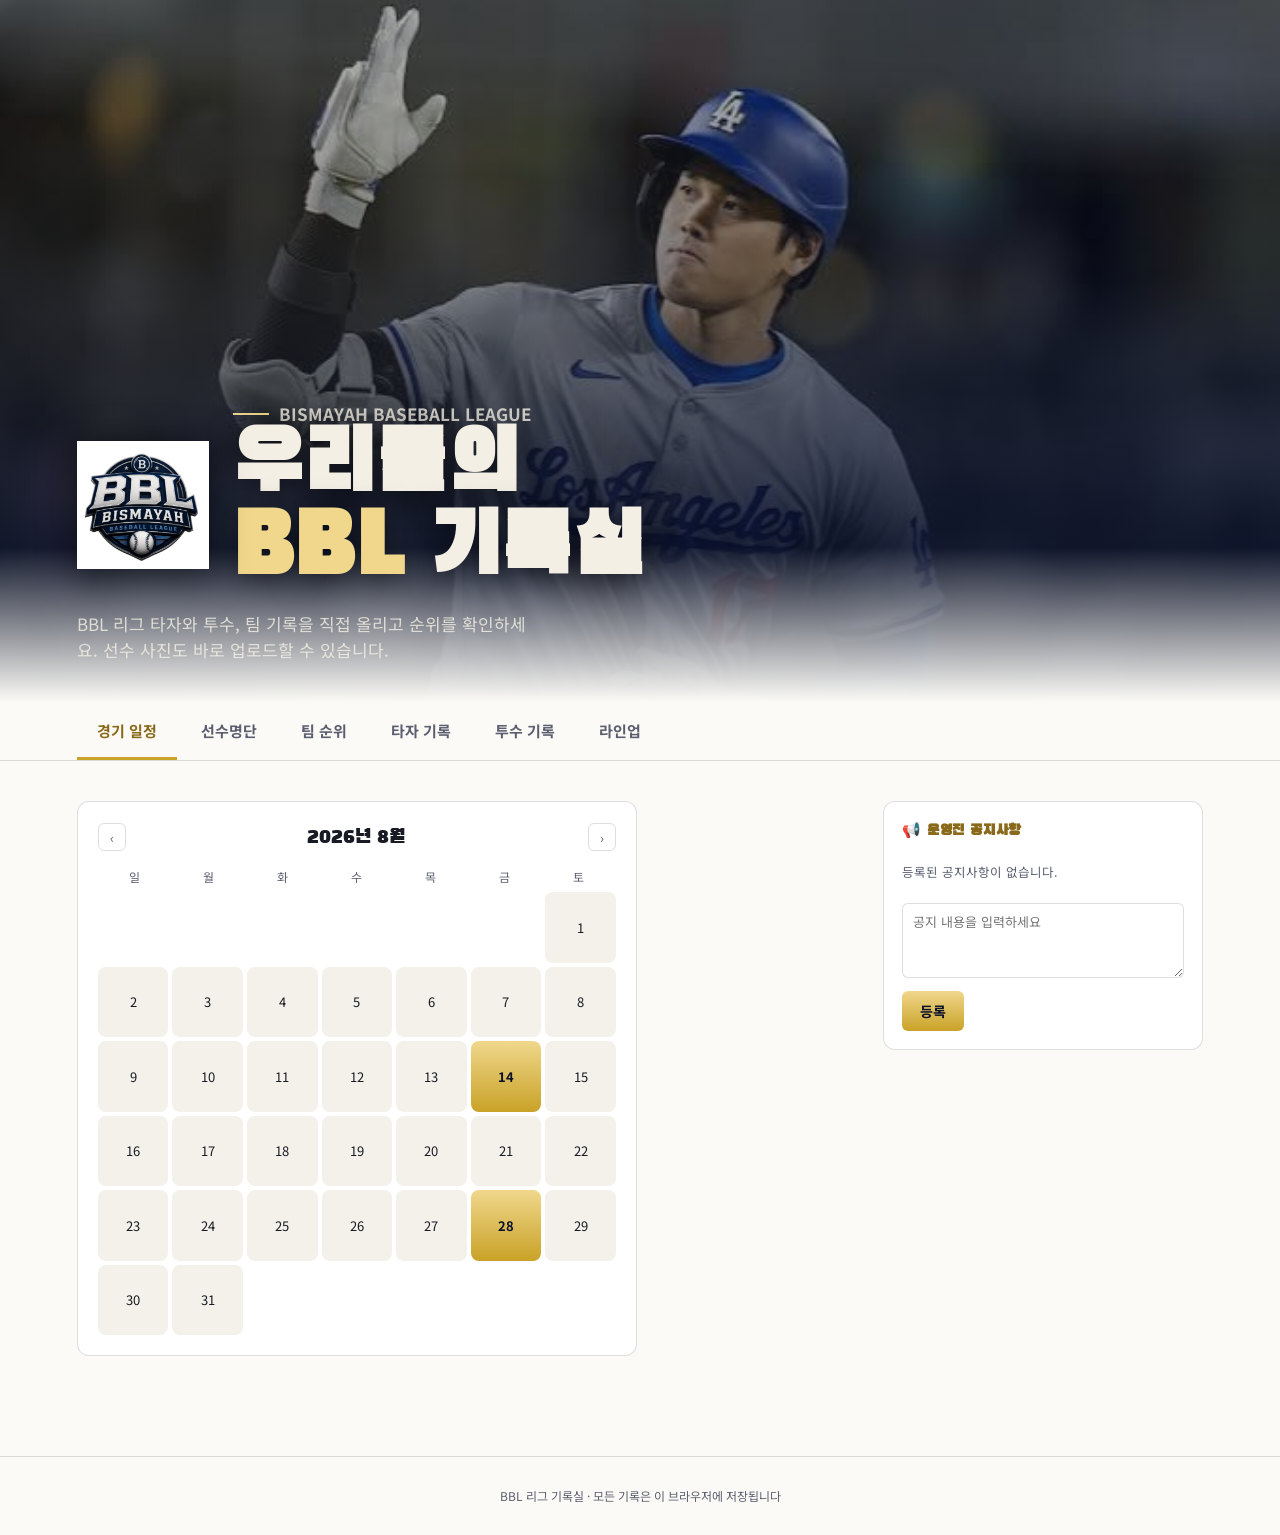
==== index.html @ 0c1206ce "Update index.html" ====
<!DOCTYPE html>
<html lang="ko">
<head>
<meta charset="UTF-8">
<meta name="viewport" content="width=device-width, initial-scale=1.0">
<title>BBL 리그 기록실</title>
<link rel="preconnect" href="https://fonts.googleapis.com">
<link href="https://fonts.googleapis.com/css2?family=Black+Han+Sans&family=Noto+Sans+KR:wght@400;500;700;900&display=swap" rel="stylesheet">
<style>
  :root{
    --bg-page:#fbfaf6;
    --bg-panel:#ffffff;
    --bg-soft:#f3f1e9;
    --ink:#181b24;
    --ink-soft:#5b5f70;
    --navy-deep:#0a1128;
    --gold-pale:#f0d78c;
    --gold:#c9a227;
    --gold-deep:#8a6a1a;
    --gold-dim:#8a7028;
    --cream:#ede6d3;
    --maroon:#6b2230;
    --steel:#2c4166;
    --line:rgba(20,22,30,0.14);
    --danger:#c1483f;
  }
  *{box-sizing:border-box;}
  html,body{margin:0;padding:0;}
  body{
    background:var(--bg-page);
    color:var(--ink);
    font-family:'Noto Sans KR',sans-serif;
    line-height:1.5;
    -webkit-font-smoothing:antialiased;
  }
  h1,h2,h3,.display{
    font-family:'Black Han Sans','Noto Sans KR',sans-serif;
    letter-spacing:0.02em;
  }
  a{color:inherit;}
  button{font-family:inherit;cursor:pointer;}
  ::selection{background:var(--gold); color:var(--navy-deep);}

  /* ---------- HERO ---------- */
  .hero{
    position:relative;
    min-height:78vh;
    display:flex;
    align-items:flex-end;
    background:
      linear-gradient(180deg, rgba(10,17,40,0.28) 0%, rgba(10,17,40,0.55) 45%, rgba(10,17,40,0.88) 78%, var(--bg-page) 100%),
      url('[data-uri]') center 22%/cover no-repeat;
    padding:64px 6vw 40px;
    overflow:hidden;
  }
  .hero::before{
    content:"";
    position:absolute; inset:0;
    background:radial-gradient(ellipse at 20% 30%, rgba(212,175,55,0.10), transparent 55%);
    pointer-events:none;
  }
  .hero-badge{
    width:132px; height:132px; object-fit:contain;
    flex-shrink:0;
    filter:drop-shadow(0 6px 18px rgba(0,0,0,0.55));
  }
  .hero-title-row{display:flex; align-items:center; gap:24px; margin-bottom:2px;}
  .hero-inner{position:relative; z-index:2; max-width:680px;}
  .hero-eyebrow{
    color:var(--gold-pale);
    font-size:13px;
    font-weight:700;
    margin:0 0 14px;
    display:flex;
    align-items:center;
    gap:10px;
  }
  .hero-eyebrow .rule{width:36px;height:2px;background:var(--gold-pale);display:inline-block;}
  .hero h1{
    font-size:clamp(40px,7vw,84px);
    line-height:0.98;
    margin:0 0 18px;
    color:#f3efe4;
    text-shadow:0 6px 30px rgba(0,0,0,0.5);
  }
  .hero h1 span{color:var(--gold-pale);}
  .hero p{
    font-size:17px;
    color:rgba(243,239,228,0.82);
    max-width:460px;
    margin:0;
  }

  /* ---------- NAV / TABS ---------- */
  .tabbar{
    position:sticky; top:0; z-index:50;
    display:flex;
    background:rgba(251,250,246,0.94);
    backdrop-filter:blur(6px);
    border-bottom:1px solid var(--line);
    padding:0 6vw;
    gap:4px;
    overflow-x:auto;
  }
  .tab-btn{
    background:none;
    border:none;
    color:var(--ink-soft);
    font-size:15px;
    font-weight:700;
    padding:18px 20px 16px;
    border-bottom:3px solid transparent;
    white-space:nowrap;
    transition:color .15s ease, border-color .15s ease;
  }
  .tab-btn:hover{color:var(--ink);}
  .tab-btn.active{color:var(--gold-deep); border-bottom-color:var(--gold);}

  /* ---------- MAIN ---------- */
  main{padding:40px 6vw 100px;}
  .panel{display:none;}
  .panel.active{display:block;}

  .view-toggle{
    display:inline-flex; gap:4px; padding:4px;
    background:var(--bg-soft); border:1px solid var(--line);
    border-radius:999px; margin-bottom:18px;
  }
  .view-btn{
    background:none; border:none; border-radius:999px;
    padding:7px 16px; font-size:13px; font-weight:700;
    color:var(--ink-soft);
  }
  .view-btn.active{background:var(--bg-panel); color:var(--gold-deep); box-shadow:0 1px 3px rgba(20,20,30,0.15);}

  .date-filter{position:relative; display:inline-block;}
  .date-filter-panel{
    display:none;
    position:absolute; top:calc(100% + 6px); left:0; z-index:60;
    background:var(--bg-panel); border:1px solid var(--line); border-radius:8px;
    box-shadow:0 12px 30px rgba(20,20,30,0.18);
    padding:8px; min-width:180px; max-height:240px; overflow-y:auto;
  }
  .date-filter-panel.open{display:block;}
  .date-filter-option{
    display:flex; align-items:center; gap:8px;
    padding:6px 8px; border-radius:6px; font-size:13px; cursor:pointer;
  }
  .date-filter-option:hover{background:var(--bg-soft);}
  .date-filter-option input{cursor:pointer;}
  .date-filter-empty{padding:8px; font-size:12.5px; color:var(--ink-soft);}
  .date-filter-clear{
    width:100%; text-align:center; margin-top:6px; padding:6px;
    font-size:12px; color:var(--gold-deep); background:none; border:none; border-top:1px solid var(--line);
  }

  .unqualified-heading{
    margin:26px 0 10px; font-size:13px; color:var(--ink-soft);
    display:flex; align-items:center; gap:8px;
  }
  .unqualified-heading::before{
    content:""; width:20px; height:1px; background:var(--line); display:inline-block;
  }
  .unqualified-table-wrap{opacity:0.82;}
  .unqualified-table-wrap thead th{background:var(--bg-soft); color:var(--ink-soft);}
  .unqualified-table-wrap .rank-badge{
    background:var(--bg-soft); color:var(--ink-soft); box-shadow:none;
  }

  /* ---------- CALENDAR ---------- */
  .calendar-card{
    border:1px solid var(--line); border-radius:12px; background:var(--bg-panel);
    padding:20px; max-width:560px;
  }
  .calendar-head{
    display:flex; align-items:center; justify-content:space-between; margin-bottom:16px;
  }
  .calendar-title{font-family:'Black Han Sans',sans-serif; font-size:20px; color:var(--ink);}
  .calendar-dow{
    display:grid; grid-template-columns:repeat(7,1fr); text-align:center;
    font-size:12px; color:var(--ink-soft); margin-bottom:6px;
  }
  .calendar-grid{display:grid; grid-template-columns:repeat(7,1fr); gap:4px;}
  .cal-day{
    position:relative; aspect-ratio:1/1; display:flex; align-items:center; justify-content:center;
    border-radius:8px; font-size:13px; color:var(--ink); cursor:default;
    background:var(--bg-soft);
  }
  .cal-day.empty{background:none;}
  .cal-day.has-game{
    background:linear-gradient(180deg, var(--gold-pale), var(--gold)); color:var(--navy-deep);
    font-weight:700; cursor:pointer;
  }
  .cal-day.has-game:hover{filter:brightness(1.05);}
  .cal-day.selected{box-shadow:0 0 0 2px var(--gold-deep);}
  .cal-day.is-today{box-shadow:0 0 0 2px var(--steel);}
  .cal-day.scheduled{
    background:linear-gradient(180deg, #7ea3d6, #3d5a80); color:#fff;
    font-weight:700; cursor:pointer;
  }
  .cal-day.scheduled:hover{filter:brightness(1.08);}
  .cal-day.future-empty{
    background:var(--bg-panel); border:1.5px dashed var(--line); color:var(--ink-soft);
    cursor:pointer;
  }
  .cal-day.future-empty:hover{border-color:var(--steel); color:var(--ink);}

  .calendar-detail{
    max-width:560px; margin-top:16px; padding:16px 18px;
    border:1px solid var(--line); border-radius:10px; background:var(--bg-panel);
  }
  .calendar-detail h4{margin:0 0 10px; font-size:15px; color:var(--gold-deep);}
  .calendar-detail .cd-teams{display:flex; gap:16px; margin-bottom:10px; flex-wrap:wrap;}
  .calendar-detail .cd-team{display:flex; align-items:center; gap:8px; font-size:13px; color:var(--ink);}
  .calendar-detail .cd-team img{width:26px; height:26px; border-radius:50%; object-fit:cover; border:1px solid var(--gold-dim);}
  .calendar-detail .cd-stats{font-size:12.5px; color:var(--ink-soft); margin-bottom:12px;}
  .calendar-detail .cd-actions{display:flex; gap:8px;}

  .schedule-layout{display:flex; gap:20px; align-items:flex-start; flex-wrap:wrap;}
  .schedule-main{flex:1 1 420px; min-width:0;}
  .schedule-side{width:320px; flex-shrink:0;}
  @media (max-width:900px){
    .schedule-side{width:100%;}
  }

  .notice-board{
    border:1px solid var(--line); border-radius:12px; background:var(--bg-panel);
    padding:18px;
  }
  .notice-board h3{margin:0 0 12px; font-size:15px; color:var(--gold-deep);}
  .notice-list{display:flex; flex-direction:column; gap:10px; margin-bottom:14px; max-height:360px; overflow-y:auto;}
  .notice-item{
    border:1px solid var(--line); border-radius:8px; padding:10px 12px;
    background:var(--bg-soft); position:relative;
  }
  .notice-item .notice-text{font-size:13px; color:var(--ink); white-space:pre-wrap; line-height:1.5; margin-bottom:6px; padding-right:20px;}
  .notice-item .notice-date{font-size:11px; color:var(--ink-soft);}
  .notice-item .notice-del{
    position:absolute; top:8px; right:8px;
    background:none; border:none; color:var(--ink-soft); font-size:13px; cursor:pointer; line-height:1;
  }
  .notice-item .notice-del:hover{color:var(--danger);}
  .notice-empty{font-size:12.5px; color:var(--ink-soft); padding:8px 0;}
  .notice-add textarea{
    width:100%; resize:vertical; padding:8px 10px; font-size:13px;
    border:1px solid var(--line); border-radius:6px; color:var(--ink);
    background:var(--bg-panel); font-family:inherit; margin-bottom:8px;
  }

  .roster-board{
    border:1px solid var(--line); border-radius:12px; background:var(--bg-panel);
    padding:18px; margin-top:16px;
  }
  .roster-board-page{margin-top:0; padding:22px;}
  .roster-board h3{margin:0 0 12px; font-size:15px; color:var(--gold-deep);}
  .roster-board-page .roster-teams{
    display:grid; grid-template-columns:1fr; gap:20px;
  }
  @media (min-width:720px){
    .roster-board-page .roster-teams{grid-template-columns:1fr 1fr;}
  }
  .roster-team{margin-bottom:16px;}
  .roster-team:last-child{margin-bottom:0;}
  .roster-team-head{display:flex; align-items:center; gap:8px; margin-bottom:8px;}
  .roster-team-head img{width:22px; height:22px; border-radius:50%; object-fit:cover; border:1px solid var(--gold-dim);}
  .roster-team-head h4{margin:0; font-size:13px; color:var(--ink);}
  .roster-list{display:flex; flex-direction:column; gap:4px; max-height:240px; overflow-y:auto;}
  .roster-board-page .roster-list{max-height:none;}
  .roster-player{
    display:flex; justify-content:space-between; align-items:center; gap:8px;
    font-size:12px; padding:5px 8px; border-radius:6px; background:var(--bg-soft);
  }
  .roster-player .rp-name{font-weight:700; color:var(--ink); flex-shrink:0;}
  .roster-player .rp-stats{color:var(--ink-soft); font-size:11px; text-align:right;}
  .roster-empty{font-size:12.5px; color:var(--ink-soft); padding:4px 0;}

  .home-away-badge{
    margin-left:auto; padding:3px 10px; border-radius:999px;
    font-size:11px; font-weight:700; color:#fff; flex-shrink:0;
  }
  .home-away-badge.home{background:#e0913f;}
  .home-away-badge.away{background:#8a8f9c;}

  .cd-matchup{display:flex; align-items:center; gap:14px; margin-bottom:12px;}
  .cd-side{display:flex; flex-direction:column; align-items:center; gap:6px; flex:1;}
  .cd-side img{width:44px; height:44px; border-radius:50%; object-fit:cover; border:2px solid var(--gold-dim);}
  .cd-side .cd-name{font-size:13px; font-weight:700; color:var(--ink); text-align:center;}
  .cd-vs{font-family:'Black Han Sans',sans-serif; color:var(--ink-soft); font-size:14px;}

  .toolbar{
    display:flex;
    flex-wrap:wrap;
    align-items:center;
    justify-content:space-between;
    gap:14px;
    margin-bottom:22px;
  }
  .toolbar-left{display:flex; align-items:center; gap:10px; flex-wrap:wrap;}
  .toolbar label{font-size:13px; color:var(--ink-soft);}
  select, input, .btn{
    background:var(--bg-panel);
    border:1px solid var(--line);
    color:var(--ink);
    border-radius:6px;
    padding:9px 12px;
    font-size:14px;
    font-family:inherit;
  }
  select{cursor:pointer;}
  .btn-gold{
    background:linear-gradient(180deg, var(--gold-pale), var(--gold));
    color:var(--navy-deep);
    font-weight:700;
    border:none;
    padding:10px 18px;
    border-radius:6px;
  }
  .btn-gold:hover{filter:brightness(1.06);}
  .btn-ghost{
    background:transparent;
    border:1px solid var(--line);
    color:var(--ink);
  }
  .btn-ghost:hover{border-color:var(--gold);}

  /* ---------- TABLE ---------- */
  .table-wrap{
    border:1px solid var(--line);
    border-radius:10px;
    overflow:hidden;
    background:var(--bg-panel);
  }
  table{width:100%; border-collapse:collapse; font-size:14px;}
  thead th{
    text-align:left;
    padding:14px 12px;
    background:rgba(212,175,55,0.10);
    color:var(--gold-deep);
    font-weight:700;
    font-size:12.5px;
    border-bottom:1px solid var(--line);
    cursor:pointer;
    user-select:none;
    white-space:nowrap;
  }
  thead th.num, tbody td.num{text-align:right;}
  thead th:hover{color:var(--gold);}
  thead th.sorted::after{content:" ▾"; color:var(--gold);}
  thead th.sorted.asc::after{content:" ▴";}
  tbody tr{border-bottom:1px solid rgba(212,175,55,0.16);}
  tbody tr:last-child{border-bottom:none;}
  tbody tr:hover{background:rgba(212,175,55,0.06);}
  td{padding:10px 12px; vertical-align:middle;}
  td.num{text-align:right; font-variant-numeric:tabular-nums;}

  .rank-badge{
    display:inline-flex; align-items:center; justify-content:center;
    width:30px; height:30px; border-radius:50%;
    background:radial-gradient(circle at 35% 30%, var(--gold-pale), var(--gold) 60%, var(--gold-dim) 100%);
    color:var(--navy-deep);
    font-family:'Black Han Sans',sans-serif;
    font-size:14px;
  }
  .rank-badge.r1{box-shadow:0 0 0 2px var(--gold-pale), 0 0 14px rgba(212,175,55,0.45);}

  .player-cell{display:flex; align-items:center; gap:10px;}
  .avatar{
    width:36px; height:36px; border-radius:50%;
    object-fit:cover;
    border:2px solid var(--gold-dim);
    background:var(--steel);
    flex-shrink:0;
  }
  .avatar.placeholder{
    display:flex; align-items:center; justify-content:center;
    font-family:'Black Han Sans',sans-serif;
    color:rgba(255,255,255,0.55);
    font-size:13px;
  }
  .name-team{display:flex; flex-direction:column; line-height:1.25;}
  .name-team .name{font-weight:700; color:var(--ink);}
  .name-team .team{font-size:12px; color:var(--ink-soft);}

  .row-actions{display:flex; gap:6px; justify-content:flex-end;}
  .icon-btn{
    background:none; border:1px solid var(--line); color:var(--ink-soft);
    width:28px; height:28px; border-radius:6px; font-size:13px; line-height:1;
    display:inline-flex; align-items:center; justify-content:center;
  }
  .icon-btn:hover{border-color:var(--gold); color:var(--gold-deep);}
  .icon-btn.danger:hover{border-color:var(--danger); color:var(--danger);}

  .empty-state{
    padding:60px 20px; text-align:center; color:var(--ink-soft);
  }
  .empty-state .display{font-size:20px; color:var(--ink); margin-bottom:8px;}

  /* ---------- MODAL ---------- */
  .modal-overlay{
    position:fixed; inset:0; background:rgba(5,8,20,0.72);
    display:none; align-items:center; justify-content:center;
    z-index:100; padding:24px;
  }
  .modal-overlay.open{display:flex;}
  .modal{
    background:var(--bg-panel);
    border:1px solid var(--line);
    border-radius:12px;
    width:100%; max-width:480px;
    max-height:88vh; overflow-y:auto;
    padding:28px;
    box-shadow:0 24px 60px rgba(20,20,30,0.25);
  }
  .modal h3{margin:0 0 20px; font-size:22px; color:var(--gold-deep);}
  .field{margin-bottom:16px;}
  .field label{display:block; font-size:12.5px; color:var(--ink-soft); margin-bottom:6px;}
  .field input[type=text], .field input[type=number]{width:100%;}
  .field-row{display:flex; gap:12px;}
  .field-row .field{flex:1;}

  .photo-upload{display:flex; align-items:center; gap:14px;}
  .photo-preview{
    width:64px; height:64px; border-radius:50%;
    object-fit:cover; border:2px solid var(--gold-dim);
    background:var(--steel);
  }
  .photo-upload input[type=file]{
    font-size:12.5px; color:var(--ink-soft); max-width:220px;
  }

  .modal-actions{display:flex; justify-content:flex-end; gap:10px; margin-top:22px;}

  /* ---------- LINEUPS ---------- */
  .lineup-head{
    display:flex; flex-wrap:wrap; align-items:center; gap:10px;
    margin-bottom:14px;
  }
  .lineup-head .field{margin:0; min-width:130px;}
  .lineup-head input[type=date]{width:100%; padding:7px 10px; font-size:13px;}

  .lineup-grid{
    display:grid; grid-template-columns:1fr 1fr; gap:14px;
    margin-bottom:16px;
  }
  .lineup-card{
    border:1px solid var(--line); border-radius:10px; overflow:hidden;
    background:var(--bg-panel);
  }
  .lineup-card-head{
    display:flex; align-items:center; gap:6px;
    padding:7px 10px; border-bottom:1px solid var(--line);
  }
  .lineup-card-head img{
    width:22px; height:22px; border-radius:50%; object-fit:cover;
    border:2px solid var(--gold-dim); background:var(--steel); flex-shrink:0;
  }
  .lineup-card-head select{flex:1; font-weight:700; font-size:12px; padding:4px 6px;}
  .lineup-card.team-a .lineup-card-head{border-left:4px solid #6fae7c;}
  .lineup-card.team-b .lineup-card-head{border-left:4px solid #e0913f;}

  .lineup-card-body{display:flex; flex-wrap:wrap; align-items:flex-start;}
  .lineup-table-wrap{flex:0 0 118px; min-width:100px;}

  .lineup-table{width:100%; border-collapse:collapse; font-size:10.5px; table-layout:fixed;}
  .lineup-table th{
    text-align:left; padding:2px 2px; font-size:9px;
    color:var(--ink-soft); border-bottom:1px solid var(--line);
  }
  .lineup-table td{padding:1px 2px; border-bottom:1px solid rgba(212,175,55,0.14);}
  .lineup-table th:first-child, .lineup-table td.order{width:14px;}
  .lineup-table td.order{
    text-align:center; font-family:'Black Han Sans',sans-serif;
    color:var(--gold-deep); font-size:10px;
  }
  .lineup-table th:nth-child(2), .lineup-table td:nth-child(2){width:42px;}
  .lineup-table th:nth-child(3), .lineup-table td:nth-child(3){width:38px;}
  .lineup-table input[type=text]{width:100%; padding:2px 3px; font-size:10.5px;}
  .lineup-table select{width:100%; padding:2px 0; font-size:8.5px;}
  .team-a .lineup-table td.order{color:#4f9d63;}
  .team-b .lineup-table td.order{color:#c96f1c;}
  .lineup-table tr.dup-row{background:rgba(193,72,63,0.10);}
  .lineup-table tr.dup-row input[type=text]{
    background:rgba(193,72,63,0.14); border-color:var(--danger); color:var(--danger);
  }

  .field-inline{
    flex:1 1 0; min-width:150px; align-self:stretch;
    padding:8px 10px 8px 10px; border-left:1px solid var(--line);
  }
  .field-inline h4{margin:0 0 5px; font-size:10px; color:var(--gold-deep); line-height:1.25;}
  .field-inline .field-photo{max-width:100%; margin:0;}

  .field-photo{position:relative; width:100%; border-radius:6px; overflow:hidden; line-height:0;}
  .field-photo img{width:100%; display:block;}
  .field-chip{
    position:absolute; transform:translate(-50%,-50%);
    padding:0.16em 0.42em; border-radius:999px;
    font-size:6.4px; font-weight:700; line-height:1.4; white-space:nowrap;
    color:#16211a; box-shadow:0 1px 2px rgba(0,0,0,0.35);
  }
  .field-chip.team-a{background:#dff0e2; border:1px solid #6fae7c;}
  .field-chip.team-b{background:#fbe3c4; border:1px solid #e0913f;}

  @media (min-width:640px){
    .field-chip{font-size:9px;}
  }
  @media (min-width:900px){
    .field-chip{font-size:10.5px;}
  }

  @media (max-width:820px){
    .lineup-grid{grid-template-columns:1fr;}
  }
  @media (max-width:420px){
    .lineup-card-body{flex-direction:column;}
    .field-inline{flex-basis:auto; border-left:none; border-top:1px solid var(--line);}
    .field-inline .field-photo{max-width:100%; margin:0 auto;}
    .field-chip{font-size:8px;}
  }

  footer{
    text-align:center; padding:30px; font-size:12px;
    color:var(--ink-soft); border-top:1px solid var(--line);
  }

  @media (max-width:720px){
    .hero{min-height:64vh; padding:48px 20px 36px;}
    .hero-badge{width:80px; height:80px;}
    .hero-title-row{gap:14px;}
    main{padding:28px 16px 80px;}
    .tabbar{padding:0 16px;}
    .field-row{flex-direction:column;}
    table{font-size:12.5px;}
    thead th, td{padding:8px 6px;}
  }
</style>
</head>
<body>

<section class="hero">
  <div class="hero-inner">
    <div class="hero-title-row">
      <img class="hero-badge" src="[data-uri]" alt="BBL Bismayah Baseball League">
      <div>
        <p class="hero-eyebrow"><span class="rule"></span>BISMAYAH BASEBALL LEAGUE</p>
        <h1>우리들의<br><span>BBL</span> 기록실</h1>
      </div>
    </div>
    <p>BBL 리그 타자와 투수, 팀 기록을 직접 올리고 순위를 확인하세요. 선수 사진도 바로 업로드할 수 있습니다.</p>
  </div>
</section>



<nav class="tabbar">
  <button class="tab-btn active" data-tab="schedule">경기 일정</button>
  <button class="tab-btn" data-tab="roster">선수명단</button>
  <button class="tab-btn" data-tab="teams">팀 순위</button>
  <button class="tab-btn" data-tab="batters">타자 기록</button>
  <button class="tab-btn" data-tab="pitchers">투수 기록</button>
  <button class="tab-btn" data-tab="lineups">라인업</button>
</nav>

<main>

  <!-- SCHEDULE -->
  <section class="panel active" id="panel-schedule">
    <div class="schedule-layout">
      <div class="schedule-main">
        <div class="calendar-card">
          <div class="calendar-head">
            <button type="button" class="icon-btn" id="cal-prev" title="이전 달">‹</button>
            <div class="calendar-title" id="cal-title"></div>
            <button type="button" class="icon-btn" id="cal-next" title="다음 달">›</button>
          </div>
          <div class="calendar-dow">
            <span>일</span><span>월</span><span>화</span><span>수</span><span>목</span><span>금</span><span>토</span>
          </div>
          <div class="calendar-grid" id="calendar-grid"></div>
        </div>
        <div class="calendar-detail" id="calendar-detail" style="display:none;"></div>
      </div>
      <div class="schedule-side">
        <div class="notice-board">
          <h3>📢 운영진 공지사항</h3>
          <div class="notice-list" id="notice-list"></div>
          <div class="notice-add">
            <textarea id="notice-input" rows="3" placeholder="공지 내용을 입력하세요"></textarea>
            <button type="button" class="btn btn-gold" id="notice-add-btn">등록</button>
          </div>
        </div>
      </div>
    </div>
  </section>

  <!-- ROSTER -->
  <section class="panel" id="panel-roster">
    <div class="roster-board roster-board-page">
      <h3>👥 선수명단</h3>
      <div class="roster-teams" id="roster-teams"></div>
    </div>
  </section>

  <!-- BATTERS -->
  <section class="panel" id="panel-batters">
    <div class="view-toggle">
      <button class="view-btn active" data-view-tab="batters" data-view="overall">전체</button>
      <button class="view-btn" data-view-tab="batters" data-view="bydate">일자별</button>
    </div>
    <div class="toolbar">
      <div class="toolbar-left">
        <label for="sort-batters">정렬 기준</label>
        <select id="sort-batters"></select>
        <div style="display:flex; gap:4px;">
          <input type="text" id="search-name-batters" placeholder="이름 검색" style="min-width:140px;">
          <button type="button" class="btn btn-ghost" id="search-name-btn" title="검색">🔍</button>
        </div>
        <div class="date-filter" id="date-filter-batters" style="display:none;">
          <button type="button" class="btn btn-ghost" id="date-filter-toggle">날짜 선택 ▾</button>
          <div class="date-filter-panel" id="date-filter-panel"></div>
        </div>
      </div>
      <div style="display:flex; gap:8px;">
        <button class="btn btn-ghost" id="open-import">기록 붙여넣기</button>
        <button class="btn btn-gold" id="add-log-batters">+ 기록 추가</button>
      </div>
    </div>
    <div class="table-wrap">
      <table id="table-batters">
        <thead></thead>
        <tbody></tbody>
      </table>
      <div class="empty-state" id="empty-batters" style="display:none;">
        <div class="display">아직 등록된 기록이 없습니다</div>
        <div>‘+ 기록 추가’로 첫 기록을 올리거나, ‘기록 붙여넣기’로 표를 한 번에 가져오세요.</div>
      </div>
    </div>
    <div id="unqualified-wrap" style="display:none;">
      <div class="unqualified-heading" id="unqualified-heading"></div>
      <div class="table-wrap unqualified-table-wrap">
        <table id="table-batters-unqualified">
          <thead></thead>
          <tbody></tbody>
        </table>
      </div>
    </div>
  </section>

  <!-- PITCHERS -->
  <section class="panel" id="panel-pitchers">
    <div class="view-toggle">
      <button class="view-btn active" data-view-tab="pitchers" data-view="overall">전체</button>
      <button class="view-btn" data-view-tab="pitchers" data-view="bydate">일자별</button>
    </div>
    <div class="toolbar">
      <div class="toolbar-left">
        <label for="sort-pitchers">정렬 기준</label>
        <select id="sort-pitchers"></select>
      </div>
      <div style="display:flex; gap:8px;">
        <button class="btn btn-ghost" id="open-import-2">기록 붙여넣기</button>
        <button class="btn btn-gold" id="add-log-pitchers">+ 기록 추가</button>
      </div>
    </div>
    <div class="table-wrap">
      <table id="table-pitchers">
        <thead></thead>
        <tbody></tbody>
      </table>
      <div class="empty-state" id="empty-pitchers" style="display:none;">
        <div class="display">아직 등록된 기록이 없습니다</div>
        <div>‘+ 기록 추가’로 첫 기록을 올리거나, ‘기록 붙여넣기’로 표를 한 번에 가져오세요.</div>
      </div>
    </div>
  </section>

  <!-- TEAMS -->
  <section class="panel" id="panel-teams">
    <div class="toolbar">
      <div class="toolbar-left">
        <label for="sort-teams">정렬 기준</label>
        <select id="sort-teams"></select>
      </div>
      <button class="btn btn-gold" data-open-modal="teams">+ 팀 추가</button>
    </div>
    <div class="table-wrap">
      <table id="table-teams">
        <thead></thead>
        <tbody></tbody>
      </table>
      <div class="empty-state" id="empty-teams" style="display:none;">
        <div class="display">아직 등록된 팀이 없습니다</div>
        <div>‘+ 팀 추가’로 첫 팀을 올려보세요.</div>
      </div>
    </div>
  </section>

  <!-- LINEUPS -->
  <section class="panel" id="panel-lineups">
    <div class="toolbar">
      <div class="toolbar-left">
        <label for="lineup-select">라인업 선택</label>
        <select id="lineup-select"></select>
      </div>
      <div style="display:flex; gap:8px;">
        <button class="btn btn-ghost" id="lineup-delete">이 라인업 삭제</button>
        <button class="btn btn-gold" id="lineup-add">+ 새 라인업</button>
      </div>
    </div>

    <div id="lineup-body"></div>

    <div class="empty-state" id="empty-lineups" style="display:none;">
      <div class="display">아직 등록된 라인업이 없습니다</div>
      <div>‘+ 새 라인업’으로 이번 주 라인업을 올려보세요.</div>
    </div>
  </section>

</main>

<footer>BBL 리그 기록실 · 모든 기록은 이 브라우저에 저장됩니다</footer>

<!-- MODAL -->
<div class="modal-overlay" id="modal-overlay">
  <div class="modal">
    <h3 id="modal-title">타자 추가</h3>
    <form id="modal-form">
      <div class="field" id="field-date-wrap" style="display:none;">
        <label>날짜</label>
        <input type="date" id="f-date">
      </div>
      <div class="field" id="field-photo-wrap">
        <label>사진</label>
        <div class="photo-upload">
          <img class="photo-preview" id="photo-preview" src="" alt="">
          <input type="file" id="photo-input" accept="image/*">
        </div>
      </div>
      <div class="field-row">
        <div class="field">
          <label>이름</label>
          <input type="text" id="f-name" required>
        </div>
        <div class="field">
          <label>팀</label>
          <input type="text" id="f-team" placeholder="예: 두산 베어스">
        </div>
      </div>
      <div id="stat-fields"></div>
      <div class="modal-actions">
        <button type="button" class="btn btn-ghost" id="modal-cancel">취소</button>
        <button type="submit" class="btn btn-gold">저장</button>
      </div>
    </form>
  </div>
</div>

<!-- IMPORT MODAL -->
<div class="modal-overlay" id="import-overlay">
  <div class="modal" style="max-width:640px;">
    <h3>기록 붙여넣기</h3>
    <p style="font-size:13px; color:var(--ink-soft); margin:-8px 0 16px; line-height:1.6;">
      스프레드시트에서 복사한 표를 그대로 붙여넣으세요. 타자표(구분·Team·선수·타석·타수·안타·4사구·삼진 반복)와
      투수표(선수·이닝·승·패·사사구·삼진 반복)를 한 번에 붙여넣으면 날짜별로 기록이 나뉘어 저장되고,
      전체 탭에는 자동으로 합산된 값이 표시됩니다.
    </p>
    <div class="field">
      <textarea id="import-textarea" rows="12" placeholder="여기에 표를 붙여넣으세요"
        style="width:100%; background:var(--bg-panel); border:1px solid var(--line); border-radius:6px; color:var(--ink); padding:10px; font-size:12.5px; font-family:monospace; resize:vertical;"></textarea>
    </div>
    <div class="modal-actions">
      <button type="button" class="btn btn-ghost" id="import-cancel">취소</button>
      <button type="button" class="btn btn-gold" id="import-run">가져오기</button>
    </div>
  </div>
</div>

<script>
(function(){
  "use strict";

  var STORE_KEYS = {
    batters:'kbo_batters', pitchers:'kbo_pitchers', teams:'kbo_teams',
    batterProfiles:'kbo_batter_profiles', pitcherProfiles:'kbo_pitcher_profiles',
    notices:'kbo_notices'
  };

  var SCHEMA = {
    batters: {
      label:'타자', addLabel:'타자 추가',
      columns: [
        {key:'avg', label:'타율', type:'computed', fmt:avg3, better:'desc', compute:function(row){
          return row.ab > 0 ? row.h / row.ab : 0;
        }},
        {key:'obp', label:'출루율', type:'computed', fmt:avg3, better:'desc', compute:function(row){
          return row.pa > 0 ? (row.h + row.bb) / row.pa : 0;
        }},
        {key:'pa', label:'타석', type:'number', step:'1', fmt:int0, default:0, better:'desc'},
        {key:'ab', label:'타수', type:'number', step:'1', fmt:int0, default:0, better:'desc'},
        {key:'h', label:'안타', type:'number', step:'1', fmt:int0, default:0, better:'desc'},
        {key:'bb', label:'4사구', type:'number', step:'1', fmt:int0, default:0, better:'desc'},
        {key:'k', label:'삼진', type:'number', step:'1', fmt:int0, default:0, better:'asc'}
      ],
      defaultSort:'avg'
    },
    pitchers: {
      label:'투수', addLabel:'투수 추가',
      columns: [
        {key:'ip', label:'이닝', type:'number', step:'0.1', fmt:fix1, default:0, better:'desc'},
        {key:'wins', label:'승', type:'number', step:'1', fmt:int0, default:0, better:'desc'},
        {key:'losses', label:'패', type:'number', step:'1', fmt:int0, default:0, better:'asc'},
        {key:'bb', label:'사사구', type:'number', step:'1', fmt:int0, default:0, better:'asc'},
        {key:'k', label:'삼진', type:'number', step:'1', fmt:int0, default:0, better:'desc'}
      ],
      defaultSort:'wins'
    },
    teams: {
      label:'팀', addLabel:'팀 추가',
      columns: [
        {key:'wins', label:'승', type:'number', step:'1', fmt:int0, default:0, better:'desc'},
        {key:'losses', label:'패', type:'number', step:'1', fmt:int0, default:0, better:'asc'},
        {key:'draws', label:'무', type:'number', step:'1', fmt:int0, default:0, better:'desc'},
        {key:'wpct', label:'승률', type:'computed', fmt:avg3, better:'desc', compute:function(row){
          var d = row.wins + row.losses;
          return d > 0 ? row.wins / d : 0;
        }}
      ],
      defaultSort:'wpct',
      nameLabel:'팀명', noTeamField:true, photoLabel:'로고'
    }
  };

  function avg3(v){ return (Number(v)||0).toFixed(3).replace(/^0/, '0'); }
  function fix2(v){ return (Number(v)||0).toFixed(2); }
  function fix1(v){ return (Number(v)||0).toFixed(1); }
  function int0(v){ return String(Math.round(Number(v)||0)); }

  var DEFAULT_TEAMS = [
    { name:'꾸러기 수비대', photo:'[data-uri]', wins:0, losses:0, draws:0 },
    { name:'은하철도999',   photo:'[data-uri]', wins:0, losses:0, draws:0 }
  ];

  var DEFAULT_BATTER_LOGS = [
    { date:'2026-07-16', name:'양우용 (귀임)', team:'꾸러기 수비대', pa:3, ab:3, h:0, bb:0, k:0 },
    { date:'2026-07-30', name:'양우용 (귀임)', team:'꾸러기 수비대', pa:3, ab:3, h:0, bb:0, k:1 },
    { date:'2026-08-14', name:'양우용 (귀임)', team:'꾸러기 수비대', pa:3, ab:3, h:1, bb:0, k:2 },
    { date:'2026-07-30', name:'구형석', team:'꾸러기 수비대', pa:4, ab:3, h:1, bb:1, k:1 },
    { date:'2026-08-14', name:'구형석', team:'꾸러기 수비대', pa:2, ab:2, h:1, bb:0, k:1 },
    { date:'2026-07-16', name:'김수환', team:'꾸러기 수비대', pa:3, ab:1, h:1, bb:2, k:0 },
    { date:'2026-07-30', name:'김수환', team:'꾸러기 수비대', pa:3, ab:2, h:2, bb:1, k:0 },
    { date:'2026-08-14', name:'김수환', team:'꾸러기 수비대', pa:2, ab:2, h:1, bb:0, k:0 },
    { date:'2026-07-16', name:'민상규', team:'꾸러기 수비대', pa:3, ab:3, h:0, bb:0, k:2 },
    { date:'2026-07-30', name:'민상규', team:'꾸러기 수비대', pa:3, ab:3, h:0, bb:0, k:0 },
    { date:'2026-07-16', name:'박귀덕', team:'꾸러기 수비대', pa:3, ab:3, h:1, bb:0, k:1 },
    { date:'2026-07-16', name:'양준영', team:'꾸러기 수비대', pa:3, ab:1, h:0, bb:2, k:1 },
    { date:'2026-08-14', name:'이창철', team:'꾸러기 수비대', pa:3, ab:3, h:0, bb:0, k:2 },
    { date:'2026-07-16', name:'정재학', team:'꾸러기 수비대', pa:3, ab:3, h:2, bb:0, k:1 },
    { date:'2026-07-30', name:'정재학', team:'꾸러기 수비대', pa:3, ab:3, h:2, bb:0, k:1 },
    { date:'2026-07-16', name:'조우형', team:'꾸러기 수비대', pa:3, ab:3, h:1, bb:0, k:2 },
    { date:'2026-07-30', name:'조우형', team:'꾸러기 수비대', pa:4, ab:2, h:0, bb:2, k:0 },
    { date:'2026-08-14', name:'조우형', team:'꾸러기 수비대', pa:3, ab:3, h:1, bb:0, k:1 },
    { date:'2026-08-14', name:'최승욱', team:'꾸러기 수비대', pa:2, ab:2, h:1, bb:0, k:0 },
    { date:'2026-07-16', name:'하니프', team:'꾸러기 수비대', pa:3, ab:2, h:1, bb:1, k:1 },
    { date:'2026-07-30', name:'하니프', team:'꾸러기 수비대', pa:3, ab:3, h:1, bb:0, k:2 },
    { date:'2026-08-14', name:'하니프', team:'꾸러기 수비대', pa:2, ab:2, h:1, bb:0, k:0 },
    { date:'2026-08-14', name:'김주은', team:'꾸러기 수비대', pa:2, ab:2, h:0, bb:0, k:2 },
    { date:'2026-08-14', name:'구희문', team:'은하철도999', pa:3, ab:3, h:2, bb:0, k:1 },
    { date:'2026-07-16', name:'김문현', team:'은하철도999', pa:4, ab:4, h:2, bb:0, k:2 },
    { date:'2026-07-30', name:'김문현', team:'은하철도999', pa:3, ab:3, h:1, bb:0, k:2 },
    { date:'2026-08-14', name:'김문현', team:'은하철도999', pa:3, ab:3, h:1, bb:0, k:0 },
    { date:'2026-07-16', name:'고메즈', team:'은하철도999', pa:3, ab:3, h:1, bb:0, k:2 },
    { date:'2026-07-30', name:'고메즈', team:'은하철도999', pa:3, ab:3, h:1, bb:0, k:0 },
    { date:'2026-08-14', name:'고메즈', team:'은하철도999', pa:2, ab:1, h:0, bb:1, k:1 },
    { date:'2026-07-16', name:'닐로이 (귀임)', team:'은하철도999', pa:3, ab:3, h:2, bb:0, k:0 },
    { date:'2026-07-30', name:'닐로이 (귀임)', team:'은하철도999', pa:3, ab:3, h:1, bb:0, k:1 },
    { date:'2026-08-14', name:'닐로이 (귀임)', team:'은하철도999', pa:3, ab:3, h:2, bb:0, k:0 },
    { date:'2026-07-16', name:'루벨', team:'은하철도999', pa:4, ab:4, h:2, bb:0, k:0 },
    { date:'2026-07-30', name:'루벨', team:'은하철도999', pa:3, ab:3, h:3, bb:0, k:0 },
    { date:'2026-08-14', name:'루벨', team:'은하철도999', pa:3, ab:3, h:0, bb:0, k:0 },
    { date:'2026-07-16', name:'백승원', team:'은하철도999', pa:4, ab:4, h:1, bb:0, k:1 },
    { date:'2026-08-14', name:'안창훈', team:'은하철도999', pa:3, ab:2, h:1, bb:1, k:0 },
    { date:'2026-07-16', name:'양진호', team:'은하철도999', pa:4, ab:3, h:3, bb:1, k:0 },
    { date:'2026-08-14', name:'양진호', team:'은하철도999', pa:3, ab:3, h:2, bb:0, k:0 },
    { date:'2026-08-14', name:'이태환', team:'은하철도999', pa:3, ab:2, h:2, bb:1, k:0 },
    { date:'2026-07-16', name:'임란', team:'은하철도999', pa:3, ab:3, h:2, bb:0, k:0 },
    { date:'2026-07-30', name:'임란', team:'은하철도999', pa:3, ab:3, h:1, bb:0, k:0 },
    { date:'2026-08-14', name:'임란', team:'은하철도999', pa:3, ab:3, h:1, bb:0, k:0 },
    { date:'2026-07-16', name:'장선부', team:'은하철도999', pa:4, ab:4, h:3, bb:0, k:0 },
    { date:'2026-07-30', name:'장선부', team:'은하철도999', pa:3, ab:2, h:1, bb:1, k:0 },
    { date:'2026-08-14', name:'장선부', team:'은하철도999', pa:3, ab:2, h:1, bb:1, k:0 },
    { date:'2026-07-30', name:'전현영', team:'은하철도999', pa:3, ab:3, h:1, bb:0, k:1 },
    { date:'2026-08-14', name:'전현영', team:'은하철도999', pa:3, ab:3, h:2, bb:0, k:1 },
    { date:'2026-07-30', name:'조형민', team:'은하철도999', pa:3, ab:2, h:1, bb:1, k:0 },
    { date:'2026-07-16', name:'허현', team:'은하철도999', pa:4, ab:4, h:3, bb:0, k:0 },
    { date:'2026-07-30', name:'허현', team:'은하철도999', pa:3, ab:2, h:2, bb:1, k:0 },
    { date:'2026-08-14', name:'허현', team:'은하철도999', pa:3, ab:2, h:1, bb:1, k:0 },
  ];

  var DEFAULT_PITCHER_LOGS = [
    { date:'2026-07-16', name:'하니프', team:'꾸러기 수비대', ip:5.0, wins:0, losses:1, bb:1, k:3 },
    { date:'2026-07-30', name:'민상규', team:'꾸러기 수비대', ip:5.0, wins:0, losses:1, bb:3, k:4 },
    { date:'2026-08-14', name:'최승욱', team:'꾸러기 수비대', ip:5.0, wins:0, losses:1, bb:4, k:2 },
    { date:'2026-07-16', name:'장선부', team:'은하철도999', ip:5.0, wins:1, losses:0, bb:5, k:10 },
    { date:'2026-07-30', name:'장선부', team:'은하철도999', ip:2.0, wins:1, losses:0, bb:4, k:2 },
    { date:'2026-08-14', name:'장선부', team:'은하철도999', ip:2.0, wins:0, losses:0, bb:1, k:3 },
    { date:'2026-07-30', name:'임란', team:'은하철도999', ip:3.0, wins:0, losses:0, bb:0, k:3 },
    { date:'2026-08-14', name:'임란', team:'은하철도999', ip:3.0, wins:1, losses:0, bb:0, k:6 },
  ];

  function load(tab){
    try{
      var raw = localStorage.getItem(STORE_KEYS[tab]);
      if(raw) return JSON.parse(raw);
    }catch(e){ /* fall through to defaults */ }
    if(tab === 'teams' && !localStorage.getItem('kbo_teams_seeded')){
      localStorage.setItem('kbo_teams_seeded', '1');
      var seeded = DEFAULT_TEAMS.map(function(t){
        return { id: uid(), name:t.name, team:'', photo:t.photo, wins:t.wins, losses:t.losses, draws:t.draws };
      });
      localStorage.setItem(STORE_KEYS.teams, JSON.stringify(seeded));
      return seeded;
    }
    if(tab === 'batters' && !localStorage.getItem('kbo_batters_seeded')){
      localStorage.setItem('kbo_batters_seeded', '1');
      var seededB = DEFAULT_BATTER_LOGS.map(function(t){
        return { id: uid(), date:t.date, name:t.name, team:t.team, pa:t.pa, ab:t.ab, h:t.h, bb:t.bb, k:t.k };
      });
      localStorage.setItem(STORE_KEYS.batters, JSON.stringify(seededB));
      return seededB;
    }
    if(tab === 'pitchers' && !localStorage.getItem('kbo_pitchers_seeded')){
      localStorage.setItem('kbo_pitchers_seeded', '1');
      var seededP = DEFAULT_PITCHER_LOGS.map(function(t){
        return { id: uid(), date:t.date, name:t.name, team:t.team, ip:t.ip, wins:t.wins, losses:t.losses, bb:t.bb, k:t.k };
      });
      localStorage.setItem(STORE_KEYS.pitchers, JSON.stringify(seededP));
      return seededP;
    }
    return [];
  }

  function uid(){ return Date.now().toString(36) + Math.random().toString(36).slice(2,7); }

  var state = {
    batters: load('batters'),
    pitchers: load('pitchers'),
    teams: load('teams'),
    activeTab: 'schedule',
    sort: { batters:'avg', pitchers:'wins', teams:'wpct' },
    dir: { batters:'desc', pitchers:'desc', teams:'desc' },
    editing: null // {tab, id} or null when adding
  };
  state.lineups = loadLineups();
  state.activeLineupId = state.lineups.length ? state.lineups[state.lineups.length - 1].id : null;

  function save(tab){
    localStorage.setItem(STORE_KEYS[tab], JSON.stringify(state[tab]));
  }

  // ---------- TABS ----------
  document.querySelectorAll('.tab-btn').forEach(function(btn){
    btn.addEventListener('click', function(){
      document.querySelectorAll('.tab-btn').forEach(function(b){ b.classList.remove('active'); });
      document.querySelectorAll('.panel').forEach(function(p){ p.classList.remove('active'); });
      btn.classList.add('active');
      state.activeTab = btn.dataset.tab;
      document.getElementById('panel-' + state.activeTab).classList.add('active');
      if(state.activeTab === 'schedule' && typeof renderCalendar === 'function') renderCalendar();
      if(state.activeTab === 'roster' && typeof renderRoster === 'function') renderRoster();
    });
  });

  // ---------- VIEW MODE (전체 / 일자별) ----------
  state.mode = { batters:'overall', pitchers:'overall' };
  state.search = { batters: { name:'', dates: [] }, pitchers: { name:'', dates: [] } };

  var searchNameBatters = document.getElementById('search-name-batters');
  var searchNameBtn = document.getElementById('search-name-btn');
  var dateFilterWrap = document.getElementById('date-filter-batters');
  var dateFilterToggle = document.getElementById('date-filter-toggle');
  var dateFilterPanel = document.getElementById('date-filter-panel');

  function runNameSearch(){
    state.search.batters.name = searchNameBatters.value;
    renderTable('batters');
  }
  if(searchNameBatters){
    searchNameBatters.addEventListener('keydown', function(e){
      if(e.key === 'Enter'){
        e.preventDefault();
        runNameSearch();
      }
    });
    searchNameBatters.addEventListener('input', function(){
      if(searchNameBatters.value === ''){
        state.search.batters.name = '';
        renderTable('batters');
      }
    });
  }
  if(searchNameBtn) searchNameBtn.addEventListener('click', runNameSearch);

  function getAvailableDates(tab){
    var set = {};
    state[tab].forEach(function(log){ if(log.date) set[log.date] = true; });
    return Object.keys(set).sort().reverse();
  }

  function renderDateFilterPanel(){
    var dates = getAvailableDates('batters');
    var selected = state.search.batters.dates;
    var count = selected.length;
    dateFilterToggle.textContent = count > 0 ? ('날짜 선택 (' + count + ') ▾') : '날짜 선택 ▾';

    if(dates.length === 0){
      dateFilterPanel.innerHTML = '<div class="date-filter-empty">기록된 날짜가 없습니다</div>';
      return;
    }
    var html = dates.map(function(d){
      var checked = selected.indexOf(d) !== -1 ? 'checked' : '';
      return '<label class="date-filter-option"><input type="checkbox" data-date="' + d + '" ' + checked + '>' + d + '</label>';
    }).join('');
    html += '<button type="button" class="date-filter-clear" id="date-filter-clear-btn">전체 선택 해제</button>';
    dateFilterPanel.innerHTML = html;

    dateFilterPanel.querySelectorAll('input[type=checkbox]').forEach(function(cb){
      cb.addEventListener('change', function(){
        var d = cb.dataset.date;
        var arr = state.search.batters.dates;
        var idx = arr.indexOf(d);
        if(cb.checked && idx === -1) arr.push(d);
        if(!cb.checked && idx !== -1) arr.splice(idx, 1);
        dateFilterToggle.textContent = arr.length > 0 ? ('날짜 선택 (' + arr.length + ') ▾') : '날짜 선택 ▾';
        renderTable('batters');
      });
    });
    var clearBtn = document.getElementById('date-filter-clear-btn');
    if(clearBtn){
      clearBtn.addEventListener('click', function(){
        state.search.batters.dates = [];
        renderDateFilterPanel();
        renderTable('batters');
      });
    }
  }

  if(dateFilterToggle){
    dateFilterToggle.addEventListener('click', function(e){
      e.stopPropagation();
      var willOpen = !dateFilterPanel.classList.contains('open');
      if(willOpen) renderDateFilterPanel();
      dateFilterPanel.classList.toggle('open', willOpen);
    });
    document.addEventListener('click', function(e){
      if(dateFilterPanel.classList.contains('open') && !dateFilterWrap.contains(e.target)){
        dateFilterPanel.classList.remove('open');
      }
    });
  }

  function updateSearchVisibility(tab){
    if(tab !== 'batters') return;
    if(dateFilterWrap){
      dateFilterWrap.style.display = (state.mode.batters === 'bydate') ? '' : 'none';
      if(state.mode.batters !== 'bydate') dateFilterPanel.classList.remove('open');
    }
  }
  updateSearchVisibility('batters');

  function matchesSearch(row, search, hasDate){
    if(!search) return true;
    var nameQ = (search.name || '').trim().toLowerCase();
    if(nameQ && (row.name || '').toLowerCase().indexOf(nameQ) === -1) return false;
    if(hasDate && search.dates && search.dates.length > 0){
      if(search.dates.indexOf(row.date) === -1) return false;
    }
    return true;
  }

  document.querySelectorAll('.view-btn').forEach(function(btn){
    btn.addEventListener('click', function(){
      var tab = btn.dataset.viewTab;
      var view = btn.dataset.view;
      if(state.mode[tab] === view) return;
      state.mode[tab] = view;
      document.querySelectorAll('.view-btn[data-view-tab="' + tab + '"]').forEach(function(b){
        b.classList.toggle('active', b.dataset.view === view);
      });
      if(view === 'overall'){
        state.sort[tab] = SCHEMA[tab].defaultSort;
        state.dir[tab] = 'desc';
      } else {
        state.sort[tab] = 'date';
        state.dir[tab] = 'desc';
      }
      populateSortSelect(tab);
      updateSearchVisibility(tab);
      renderTable(tab);
    });
  });

  // ---------- SORT SELECTS ----------
  function populateSortSelect(tab){
    var sel = document.getElementById('sort-' + tab);
    if(!sel) return;
    var opts;
    if(tab === 'batters' || tab === 'pitchers'){
      if(state.mode[tab] === 'bydate'){
        opts = [{key:'date', label:'날짜'}, {key:'name', label:'이름'}].concat(
          SCHEMA[tab].columns.filter(function(c){ return c.type !== 'computed'; }).map(function(c){ return {key:c.key, label:c.label}; })
        );
      } else {
        opts = [{key:'name', label:'이름'}].concat(SCHEMA[tab].columns.map(function(c){ return {key:c.key, label:c.label}; }));
      }
    } else {
      opts = [{key:'name', label:'이름'}].concat(SCHEMA[tab].columns.map(function(c){ return {key:c.key, label:c.label}; }));
    }
    sel.innerHTML = opts.map(function(o){ return '<option value="'+o.key+'">'+o.label+'</option>'; }).join('');
    sel.value = state.sort[tab];
  }

  Object.keys(SCHEMA).forEach(function(tab){
    populateSortSelect(tab);
    var sel = document.getElementById('sort-' + tab);
    sel.addEventListener('change', function(){
      state.sort[tab] = sel.value;
      var col = (SCHEMA[tab].columns || []).filter(function(c){ return c.key === sel.value; })[0];
      state.dir[tab] = (col && col.better) ? col.better : (sel.value === 'date' ? 'desc' : 'desc');
      renderTable(tab);
    });
  });

  // ---------- RENDER ----------
  function getColumns(tab){
    var s = SCHEMA[tab];
    var cols = [{key:'name', label:'이름'}];
    if(!s.noTeamField) cols.push({key:'team', label:'팀'});
    return cols.concat(s.columns);
  }

  function sortGeneric(rows, sortKey, dir, columns){
    var col = (columns || []).filter(function(c){ return c.key === sortKey; })[0];
    function valueOf(row){
      if(sortKey === 'name') return (row.name||'').toLowerCase();
      if(sortKey === 'date') return row.date || '';
      if(col && col.type === 'computed') return col.compute(row);
      return Number(row[sortKey]) || 0;
    }
    rows.sort(function(a,b){
      var va = valueOf(a), vb = valueOf(b);
      if(va < vb) return dir === 'asc' ? -1 : 1;
      if(va > vb) return dir === 'asc' ? 1 : -1;
      return 0;
    });
    return rows;
  }

  function sortRows(tab){
    var rows = state[tab].slice();
    return sortGeneric(rows, state.sort[tab], state.dir[tab], SCHEMA[tab].columns);
  }

  // Aggregate per-date log entries into season totals, grouped by player name.
  function aggregateRows(tab){
    var groups = {};
    var order = [];
    state[tab].forEach(function(log){
      var key = (log.name || '').trim().toLowerCase();
      if(!key) return;
      if(!groups[key]){
        groups[key] = { id:key, name: log.name.trim(), team: log.team || '', photo:'' };
        SCHEMA[tab].columns.forEach(function(c){ if(c.type !== 'computed') groups[key][c.key] = 0; });
        order.push(key);
      }
      if(log.team) groups[key].team = log.team;
      SCHEMA[tab].columns.forEach(function(c){
        if(c.type === 'computed') return;
        groups[key][c.key] += Number(log[c.key]) || 0;
      });
    });
    var profiles = loadProfiles(tab);
    order.forEach(function(key){
      var p = profiles[key];
      if(p){
        if(p.photo) groups[key].photo = p.photo;
        if(p.team) groups[key].team = p.team;
      }
    });
    // Fallback: if a player's team is still blank, try to infer it from their record
    // in the other stat sheet (e.g. a pitcher who also has batter logs with a team set).
    var otherTab = tab === 'batters' ? 'pitchers' : 'batters';
    order.forEach(function(key){
      if(groups[key].team) return;
      var match = state[otherTab].filter(function(log){
        return (log.name || '').trim().toLowerCase() === key && log.team;
      })[0];
      if(match) groups[key].team = match.team;
    });
    return order.map(function(key){ return groups[key]; });
  }

  function loadProfiles(tab){
    var storeKey = tab === 'batters' ? STORE_KEYS.batterProfiles : STORE_KEYS.pitcherProfiles;
    try{
      var raw = localStorage.getItem(storeKey);
      return raw ? JSON.parse(raw) : {};
    }catch(e){ return {}; }
  }
  function saveProfiles(tab, profiles){
    var storeKey = tab === 'batters' ? STORE_KEYS.batterProfiles : STORE_KEYS.pitcherProfiles;
    localStorage.setItem(storeKey, JSON.stringify(profiles));
  }

  function renderTable(tab){
    if(tab === 'teams'){
      renderTeamsTable();
      return;
    }
    if(state.mode[tab] === 'bydate'){
      renderByDateTable(tab);
    } else {
      renderOverallTable(tab);
    }
  }

  function buildStatRowsHtml(rows, tab, s, mutedBadge){
    return rows.map(function(row, idx){
      var rank = idx + 1;
      var badgeClass = (rank === 1 && !mutedBadge) ? 'rank-badge r1' : 'rank-badge';
      var photo = row.photo
        ? '<img class="avatar" src="' + row.photo + '" alt="">'
        : '<div class="avatar placeholder">' + (row.name ? row.name.charAt(0) : '?') + '</div>';
      var playerCell = '<div class="player-cell">' + photo +
        '<div class="name-team"><span class="name">' + escapeHtml(row.name) + '</span>' +
        (row.team ? '<span class="team">' + escapeHtml(row.team) + '</span>' : '') + '</div></div>';

      var statCells = s.columns.map(function(c){
        var val = c.type === 'computed' ? c.compute(row) : row[c.key];
        return '<td class="num">' + c.fmt(val) + '</td>';
      }).join('');

      return '<tr>' +
        '<td class="num"><span class="' + badgeClass + '">' + rank + '</span></td>' +
        '<td>' + playerCell + '</td>' +
        statCells +
        '<td><div class="row-actions">' +
          '<button class="icon-btn" data-profile-edit="' + tab + '" data-key="' + row.id + '" title="프로필 수정">✎</button>' +
          '<button class="icon-btn danger" data-player-del="' + tab + '" data-key="' + row.id + '" data-name="' + escapeHtml(row.name) + '" title="삭제">✕</button>' +
        '</div></td>' +
      '</tr>';
    }).join('');
  }

  function wireStatRowActions(tbody){
    tbody.querySelectorAll('[data-profile-edit]').forEach(function(btn){
      btn.addEventListener('click', function(){
        openProfileModal(btn.dataset.profileEdit, btn.dataset.key);
      });
    });
    tbody.querySelectorAll('[data-player-del]').forEach(function(btn){
      btn.addEventListener('click', function(){
        var t = btn.dataset.playerDel, key = btn.dataset.key, name = btn.dataset.name;
        if(confirm(name + '의 모든 기록을 삭제할까요? (일자별 기록 전체가 삭제됩니다)')){
          state[t] = state[t].filter(function(log){ return (log.name||'').trim().toLowerCase() !== key; });
          var profiles = loadProfiles(t);
          delete profiles[key];
          saveProfiles(t, profiles);
          save(t);
          renderTable(t);
        }
      });
    });
  }

  function renderOverallTable(tab){
    var s = SCHEMA[tab];
    var table = document.getElementById('table-' + tab);
    var thead = table.querySelector('thead');
    var tbody = table.querySelector('tbody');
    var emptyEl = document.getElementById('empty-' + tab);

    var headHtml = '<tr><th class="num">순위</th><th>사진</th>';
    s.columns.forEach(function(c){
      var sortedClass = state.sort[tab] === c.key ? 'sorted ' + state.dir[tab] : '';
      headHtml += '<th class="num ' + sortedClass + '" data-key="' + c.key + '">' + c.label + '</th>';
    });
    headHtml += '<th></th></tr>';
    thead.innerHTML = headHtml;

    thead.querySelectorAll('th[data-key]').forEach(function(th){
      th.addEventListener('click', function(){
        var key = th.dataset.key;
        if(state.sort[tab] === key){
          state.dir[tab] = state.dir[tab] === 'asc' ? 'desc' : 'asc';
        } else {
          state.sort[tab] = key;
          var col = s.columns.filter(function(c){ return c.key === key; })[0];
          state.dir[tab] = (col && col.better) ? col.better : 'desc';
        }
        document.getElementById('sort-' + tab).value = state.sort[tab];
        renderTable(tab);
      });
    });

    var rows = sortGeneric(aggregateRows(tab), state.sort[tab], state.dir[tab], s.columns);
    var searchObj = state.search && state.search[tab];
    if(searchObj) rows = rows.filter(function(r){ return matchesSearch(r, searchObj, false); });

    var unqualWrap = document.getElementById('unqualified-wrap');

    if(tab === 'batters'){
      var totalGames = getAvailableDates('batters').length;
      var requiredPA = totalGames * 1.5;
      var qualified = requiredPA > 0 ? rows.filter(function(r){ return r.pa >= requiredPA; }) : rows;
      var unqualified = requiredPA > 0 ? rows.filter(function(r){ return r.pa < requiredPA; }) : [];

      if(qualified.length === 0){
        tbody.innerHTML = '';
        emptyEl.style.display = rows.length === 0 ? 'block' : 'none';
      } else {
        emptyEl.style.display = 'none';
        tbody.innerHTML = buildStatRowsHtml(qualified, tab, s, false);
        wireStatRowActions(tbody);
      }
      if(rows.length === 0) emptyEl.style.display = 'block';

      if(unqualWrap){
        if(unqualified.length > 0){
          unqualWrap.style.display = '';
          document.getElementById('unqualified-heading').textContent =
            '규정타석 미달 (경기수 ' + totalGames + ' × 1.5타석 = ' + requiredPA + '타석 미만, ' + unqualified.length + '명)';
          var uTable = document.getElementById('table-batters-unqualified');
          var uThead = uTable.querySelector('thead');
          var uTbody = uTable.querySelector('tbody');
          uThead.innerHTML = headHtml;
          uThead.querySelectorAll('th[data-key]').forEach(function(th){
            th.addEventListener('click', function(){
              var key = th.dataset.key;
              if(state.sort[tab] === key){
                state.dir[tab] = state.dir[tab] === 'asc' ? 'desc' : 'asc';
              } else {
                state.sort[tab] = key;
                var col = s.columns.filter(function(c){ return c.key === key; })[0];
                state.dir[tab] = (col && col.better) ? col.better : 'desc';
              }
              document.getElementById('sort-' + tab).value = state.sort[tab];
              renderTable(tab);
            });
          });
          uTbody.innerHTML = buildStatRowsHtml(unqualified, tab, s, true);
          wireStatRowActions(uTbody);
        } else {
          unqualWrap.style.display = 'none';
        }
      }
      return;
    }

    if(rows.length === 0){
      tbody.innerHTML = '';
      emptyEl.style.display = 'block';
      return;
    }
    emptyEl.style.display = 'none';

    tbody.innerHTML = buildStatRowsHtml(rows, tab, s, false);
    wireStatRowActions(tbody);
  }

  function renderByDateTable(tab){
    var s = SCHEMA[tab];
    var table = document.getElementById('table-' + tab);
    var thead = table.querySelector('thead');
    var tbody = table.querySelector('tbody');
    var emptyEl = document.getElementById('empty-' + tab);

    if(tab === 'batters' && dateFilterToggle){
      var selCount = state.search.batters.dates.length;
      dateFilterToggle.textContent = selCount > 0 ? ('날짜 선택 (' + selCount + ') ▾') : '날짜 선택 ▾';
    }

    var headHtml = '<tr><th class="num ' + (state.sort[tab]==='date'?('sorted '+state.dir[tab]):'') + '" data-key="date">날짜</th><th>선수</th>';
    s.columns.forEach(function(c){
      if(c.type === 'computed') return;
      var sortedClass = state.sort[tab] === c.key ? 'sorted ' + state.dir[tab] : '';
      headHtml += '<th class="num ' + sortedClass + '" data-key="' + c.key + '">' + c.label + '</th>';
    });
    headHtml += '<th></th></tr>';
    thead.innerHTML = headHtml;

    thead.querySelectorAll('th[data-key]').forEach(function(th){
      th.addEventListener('click', function(){
        var key = th.dataset.key;
        if(state.sort[tab] === key){
          state.dir[tab] = state.dir[tab] === 'asc' ? 'desc' : 'asc';
        } else {
          state.sort[tab] = key;
          var col = s.columns.filter(function(c){ return c.key === key; })[0];
          state.dir[tab] = key === 'date' ? 'desc' : ((col && col.better) ? col.better : 'desc');
        }
        document.getElementById('sort-' + tab).value = state.sort[tab];
        renderTable(tab);
      });
    });

    var rows = sortRows(tab);
    var searchObj2 = state.search && state.search[tab];
    if(searchObj2) rows = rows.filter(function(r){ return matchesSearch(r, searchObj2, true); });
    if(rows.length === 0){
      tbody.innerHTML = '';
      emptyEl.style.display = 'block';
      return;
    }
    emptyEl.style.display = 'none';

    tbody.innerHTML = rows.map(function(row){
      var playerCell = '<div class="name-team"><span class="name">' + escapeHtml(row.name) + '</span>' +
        (row.team ? '<span class="team">' + escapeHtml(row.team) + '</span>' : '') + '</div>';

      var statCells = s.columns.map(function(c){
        if(c.type === 'computed') return '';
        return '<td class="num">' + c.fmt(row[c.key]) + '</td>';
      }).join('');

      return '<tr>' +
        '<td class="num">' + escapeHtml(row.date || '-') + '</td>' +
        '<td>' + playerCell + '</td>' +
        statCells +
        '<td><div class="row-actions">' +
          '<button class="icon-btn" data-log-edit="' + tab + '" data-id="' + row.id + '" title="수정">✎</button>' +
          '<button class="icon-btn danger" data-log-del="' + tab + '" data-id="' + row.id + '" title="삭제">✕</button>' +
        '</div></td>' +
      '</tr>';
    }).join('');

    tbody.querySelectorAll('[data-log-edit]').forEach(function(btn){
      btn.addEventListener('click', function(){
        openLogModal(btn.dataset.logEdit, btn.dataset.id);
      });
    });
    tbody.querySelectorAll('[data-log-del]').forEach(function(btn){
      btn.addEventListener('click', function(){
        var t = btn.dataset.logDel, id = btn.dataset.id;
        var row = state[t].filter(function(r){ return r.id === id; })[0];
        var label = row ? (row.date + ' · ' + row.name) : '이 기록';
        if(confirm(label + ' 기록을 삭제할까요?')){
          state[t] = state[t].filter(function(r){ return r.id !== id; });
          save(t);
          renderTable(t);
        }
      });
    });
  }

  function renderTeamsTable(){
    var tab = 'teams';
    var s = SCHEMA[tab];
    var cols = getColumns(tab);
    var table = document.getElementById('table-' + tab);
    var thead = table.querySelector('thead');
    var tbody = table.querySelector('tbody');
    var emptyEl = document.getElementById('empty-' + tab);

    var headHtml = '<tr><th class="num">순위</th><th>' + (s.photoLabel||'사진') + '</th>';
    cols.forEach(function(c){
      if(c.key === 'name' || c.key === 'team') return;
      var sortedClass = state.sort[tab] === c.key ? 'sorted ' + state.dir[tab] : '';
      headHtml += '<th class="num ' + sortedClass + '" data-key="' + c.key + '">' + c.label + '</th>';
    });
    headHtml += '<th></th></tr>';
    thead.innerHTML = headHtml;

    thead.querySelectorAll('th[data-key]').forEach(function(th){
      th.addEventListener('click', function(){
        var key = th.dataset.key;
        if(state.sort[tab] === key){
          state.dir[tab] = state.dir[tab] === 'asc' ? 'desc' : 'asc';
        } else {
          state.sort[tab] = key;
          var col = s.columns.filter(function(c){ return c.key === key; })[0];
          state.dir[tab] = (col && col.better) ? col.better : 'desc';
        }
        document.getElementById('sort-' + tab).value = state.sort[tab];
        renderTable(tab);
      });
    });

    var rows = sortRows(tab);
    if(rows.length === 0){
      tbody.innerHTML = '';
      emptyEl.style.display = 'block';
      return;
    }
    emptyEl.style.display = 'none';

    tbody.innerHTML = rows.map(function(row, idx){
      var rank = idx + 1;
      var badgeClass = rank === 1 ? 'rank-badge r1' : 'rank-badge';
      var photo = row.photo
        ? '<img class="avatar" src="' + row.photo + '" alt="">'
        : '<div class="avatar placeholder">' + (row.name ? row.name.charAt(0) : '?') + '</div>';
      var playerCell = '<div class="player-cell">' + photo +
        '<div class="name-team"><span class="name">' + escapeHtml(row.name) + '</span></div></div>';

      var statCells = s.columns.map(function(c){
        var val = c.type === 'computed' ? c.compute(row) : row[c.key];
        return '<td class="num">' + c.fmt(val) + '</td>';
      }).join('');

      return '<tr>' +
        '<td class="num"><span class="' + badgeClass + '">' + rank + '</span></td>' +
        '<td>' + playerCell + '</td>' +
        statCells +
        '<td><div class="row-actions">' +
          '<button class="icon-btn" data-edit="' + tab + '" data-id="' + row.id + '" title="수정">✎</button>' +
          '<button class="icon-btn danger" data-del="' + tab + '" data-id="' + row.id + '" title="삭제">✕</button>' +
        '</div></td>' +
      '</tr>';
    }).join('');

    tbody.querySelectorAll('[data-edit]').forEach(function(btn){
      btn.addEventListener('click', function(){
        openModal(btn.dataset.edit, btn.dataset.id);
      });
    });
    tbody.querySelectorAll('[data-del]').forEach(function(btn){
      btn.addEventListener('click', function(){
        var t = btn.dataset.del, id = btn.dataset.id;
        var row = state[t].filter(function(r){ return r.id === id; })[0];
        var nm = row ? row.name : '이 기록';
        if(confirm(nm + '을(를) 삭제할까요?')){
          state[t] = state[t].filter(function(r){ return r.id !== id; });
          save(t);
          renderTable(t);
        }
      });
    });
  }

  function escapeHtml(str){
    return String(str||'').replace(/[&<>"']/g, function(c){
      return {'&':'&amp;','<':'&lt;','>':'&gt;','"':'&quot;',"'":'&#39;'}[c];
    });
  }

  // ---------- MODAL ----------
  var overlay = document.getElementById('modal-overlay');
  var form = document.getElementById('modal-form');
  var photoInput = document.getElementById('photo-input');
  var photoPreview = document.getElementById('photo-preview');
  var dateFieldWrap = document.getElementById('field-date-wrap');
  var photoFieldWrap = document.getElementById('field-photo-wrap');
  var currentPhotoData = '';

  document.querySelectorAll('[data-open-modal]').forEach(function(btn){
    btn.addEventListener('click', function(){
      openModal(btn.dataset.openModal, null);
    });
  });
  var addLogBattersBtn = document.getElementById('add-log-batters');
  var addLogPitchersBtn = document.getElementById('add-log-pitchers');
  if(addLogBattersBtn) addLogBattersBtn.addEventListener('click', function(){ openLogModal('batters', null); });
  if(addLogPitchersBtn) addLogPitchersBtn.addEventListener('click', function(){ openLogModal('pitchers', null); });

  document.getElementById('modal-cancel').addEventListener('click', closeModal);
  overlay.addEventListener('click', function(e){ if(e.target === overlay) closeModal(); });

  // Teams add/edit (unchanged simple flow)
  function openModal(tab, id){
    var s = SCHEMA[tab];
    state.editing = { kind:'team', tab: tab, id: id };
    var existing = id ? state[tab].filter(function(r){ return r.id === id; })[0] : null;

    document.getElementById('modal-title').textContent = existing
      ? (s.nameLabel || s.label) + ' 수정'
      : s.addLabel;

    dateFieldWrap.style.display = 'none';
    photoFieldWrap.style.display = '';

    document.getElementById('f-name').disabled = false;
    document.getElementById('f-name').value = existing ? existing.name : '';
    document.getElementById('f-name').previousElementSibling.textContent = s.nameLabel || '이름';

    var teamField = document.getElementById('f-team').closest('.field');
    if(s.noTeamField){
      teamField.style.display = 'none';
    } else {
      teamField.style.display = '';
      document.getElementById('f-team').value = existing ? (existing.team||'') : '';
    }

    currentPhotoData = existing ? (existing.photo || '') : '';
    photoPreview.src = currentPhotoData || TRANSPARENT_PX;
    photoInput.value = '';

    var statHtml = '';
    s.columns.forEach(function(c){
      if(c.type === 'computed') return;
      var val = existing ? existing[c.key] : c.default;
      statHtml += '<div class="field"><label>' + c.label + '</label>' +
        '<input type="number" step="' + c.step + '" id="stat-' + c.key + '" value="' + val + '"></div>';
    });
    document.getElementById('stat-fields').innerHTML = statHtml;

    overlay.classList.add('open');
    document.getElementById('f-name').focus();
  }

  // Batters / pitchers: add or edit a single dated log entry
  function openLogModal(tab, id){
    var s = SCHEMA[tab];
    state.editing = { kind:'log', tab: tab, id: id };
    var existing = id ? state[tab].filter(function(r){ return r.id === id; })[0] : null;

    document.getElementById('modal-title').textContent = existing ? '기록 수정' : '기록 추가';

    dateFieldWrap.style.display = '';
    photoFieldWrap.style.display = 'none';
    document.getElementById('f-date').value = existing ? existing.date : new Date().toISOString().slice(0,10);

    document.getElementById('f-name').disabled = false;
    document.getElementById('f-name').value = existing ? existing.name : '';
    document.getElementById('f-name').previousElementSibling.textContent = '이름';

    var teamField = document.getElementById('f-team').closest('.field');
    teamField.style.display = '';
    document.getElementById('f-team').value = existing ? (existing.team||'') : '';

    currentPhotoData = '';

    var statHtml = '';
    s.columns.forEach(function(c){
      if(c.type === 'computed') return;
      var val = existing ? existing[c.key] : 0;
      statHtml += '<div class="field"><label>' + c.label + '</label>' +
        '<input type="number" step="' + c.step + '" id="stat-' + c.key + '" value="' + val + '"></div>';
    });
    document.getElementById('stat-fields').innerHTML = statHtml;

    overlay.classList.add('open');
    document.getElementById('f-date').focus();
  }

  // Batters / pitchers: edit a player's team/photo profile (overall view)
  function openProfileModal(tab, key){
    var rows = aggregateRows(tab);
    var row = rows.filter(function(r){ return r.id === key; })[0];
    if(!row) return;
    state.editing = { kind:'profile', tab: tab, key: key };

    document.getElementById('modal-title').textContent = row.name + ' 프로필';

    dateFieldWrap.style.display = 'none';
    photoFieldWrap.style.display = '';

    document.getElementById('f-name').disabled = true;
    document.getElementById('f-name').value = row.name;
    document.getElementById('f-name').previousElementSibling.textContent = '이름';

    var teamField = document.getElementById('f-team').closest('.field');
    teamField.style.display = '';
    document.getElementById('f-team').value = row.team || '';

    currentPhotoData = row.photo || '';
    photoPreview.src = currentPhotoData || TRANSPARENT_PX;
    photoInput.value = '';

    document.getElementById('stat-fields').innerHTML = '';

    overlay.classList.add('open');
  }

  function closeModal(){
    overlay.classList.remove('open');
    document.getElementById('f-name').disabled = false;
    state.editing = null;
  }

  var TRANSPARENT_PX = '[data-uri]';

  photoInput.addEventListener('change', function(){
    var file = photoInput.files[0];
    if(!file) return;
    var reader = new FileReader();
    reader.onload = function(e){
      currentPhotoData = e.target.result;
      photoPreview.src = currentPhotoData;
    };
    reader.readAsDataURL(file);
  });

  form.addEventListener('submit', function(e){
    e.preventDefault();
    var kind = state.editing.kind;
    var tab = state.editing.tab;

    if(kind === 'team'){
      var s = SCHEMA[tab];
      var id = state.editing.id;
      var name = document.getElementById('f-name').value.trim();
      if(!name){ return; }
      var team = s.noTeamField ? '' : document.getElementById('f-team').value.trim();

      var row = id ? state[tab].filter(function(r){ return r.id === id; })[0] : { id: uid() };
      row.name = name;
      row.team = team;
      row.photo = currentPhotoData;
      s.columns.forEach(function(c){
        if(c.type === 'computed') return;
        var el = document.getElementById('stat-' + c.key);
        row[c.key] = parseFloat(el.value) || 0;
      });
      if(!id){ state[tab].push(row); }
      save(tab);
      renderTable(tab);
      closeModal();
      return;
    }

    if(kind === 'log'){
      var s2 = SCHEMA[tab];
      var id2 = state.editing.id;
      var date = document.getElementById('f-date').value;
      var name2 = document.getElementById('f-name').value.trim();
      if(!date || !name2){ return; }
      var team2 = document.getElementById('f-team').value.trim();

      var logRow = id2 ? state[tab].filter(function(r){ return r.id === id2; })[0] : { id: uid() };
      logRow.date = date;
      logRow.name = name2;
      logRow.team = team2;
      s2.columns.forEach(function(c){
        if(c.type === 'computed') return;
        var el = document.getElementById('stat-' + c.key);
        logRow[c.key] = parseFloat(el.value) || 0;
      });
      if(!id2){ state[tab].push(logRow); }
      save(tab);
      renderTable(tab);
      closeModal();
      return;
    }

    if(kind === 'profile'){
      var key = state.editing.key;
      var team3 = document.getElementById('f-team').value.trim();
      var profiles = loadProfiles(tab);
      profiles[key] = { team: team3, photo: currentPhotoData };
      saveProfiles(tab, profiles);
      renderTable(tab);
      closeModal();
      return;
    }
  });

  document.addEventListener('keydown', function(e){
    if(e.key === 'Escape' && overlay.classList.contains('open')) closeModal();
  });

  // ---------- LINEUPS ----------
  var LINEUP_KEY = 'kbo_lineups';
  var POSITION_OPTIONS = ['-','투수','포수','1루수','2루수','3루수','유격수','좌익수','중견수','우익수','DH'];
  var FIELD_SLOTS = [
    {pos:'중견수', x:49.7, y:40.4},
    {pos:'좌익수', x:28.5, y:42.9},
    {pos:'우익수', x:72.9, y:43.3},
    {pos:'유격수', x:41.5, y:51.2},
    {pos:'2루수',  x:58.4, y:51.2},
    {pos:'3루수',  x:28.5, y:58.6},
    {pos:'1루수',  x:71.5, y:58.6},
    {pos:'투수',   x:50.0, y:62.2},
    {pos:'포수',   x:50.0, y:92.1}
  ];

  function emptySlots(){
    var arr = [];
    for(var i=0;i<13;i++) arr.push({name:'', position:'-'});
    return arr;
  }

  function loadLineups(){
    try{
      var raw = localStorage.getItem(LINEUP_KEY);
      if(raw) return JSON.parse(raw);
    }catch(e){ /* fall through */ }
    if(!localStorage.getItem('kbo_lineups_seeded')){
      localStorage.setItem('kbo_lineups_seeded', '1');
      var teamA = state.teams.filter(function(t){ return t.name === '꾸러기 수비대'; })[0];
      var teamB = state.teams.filter(function(t){ return t.name === '은하철도999'; })[0];

      var slotsA = emptySlots();
      [['양준영','유격수'],['박귀덕','DH'],['김수환','2루수'],['차민성','좌익수'],['조우형','3루수'],
       ['최승욱','포수'],['구형석','중견수'],['하니프','투수'],['김주은','우익수'],['이창철','1루수']
      ].forEach(function(p,i){ slotsA[i] = {name:p[0], position:p[1]}; });

      var slotsB = emptySlots();
      [['허현','좌익수'],['이태환','중견수'],['장선부','투수'],['양진호','유격수'],['김문현','1루수'],
       ['전현영','2루수'],['안창훈','3루수'],['백승원','우익수'],['루벨','포수'],['임란','DH'],['고메즈','DH']
      ].forEach(function(p,i){ slotsB[i] = {name:p[0], position:p[1]}; });

      var seedLineup = {
        id: uid(), date: '2026-08-28', home: 'A',
        teamAId: teamA ? teamA.id : '', teamBId: teamB ? teamB.id : '',
        teamASlots: slotsA, teamBSlots: slotsB
      };
      localStorage.setItem(LINEUP_KEY, JSON.stringify([seedLineup]));
      return [seedLineup];
    }
    return [];
  }

  function saveLineups(){ localStorage.setItem(LINEUP_KEY, JSON.stringify(state.lineups)); }

  function getActiveLineup(){
    return state.lineups.filter(function(l){ return l.id === state.activeLineupId; })[0] || null;
  }
  function teamById(id){ return state.teams.filter(function(t){ return t.id === id; })[0]; }

  function populateLineupSelect(){
    var sel = document.getElementById('lineup-select');
    sel.innerHTML = state.lineups.map(function(l){
      return '<option value="' + l.id + '">' + l.date + '</option>';
    }).join('');
    if(state.activeLineupId) sel.value = state.activeLineupId;
  }

  function teamOptionsHtml(selectedId){
    if(state.teams.length === 0) return '<option value="">등록된 팀 없음</option>';
    return state.teams.map(function(t){
      return '<option value="' + t.id + '"' + (t.id === selectedId ? ' selected' : '') + '>' + escapeHtml(t.name) + '</option>';
    }).join('');
  }

  function renderLineupTableHtml(slots){
    var nameCounts = {};
    slots.forEach(function(s){
      var n = (s.name || '').trim();
      if(!n) return;
      var key = n.toLowerCase();
      nameCounts[key] = (nameCounts[key] || 0) + 1;
    });
    var rows = slots.map(function(slot, idx){
      var posOptions = POSITION_OPTIONS.map(function(p){
        return '<option value="' + p + '"' + (slot.position === p ? ' selected' : '') + '>' + p + '</option>';
      }).join('');
      var trimmed = (slot.name || '').trim();
      var isDup = trimmed && nameCounts[trimmed.toLowerCase()] > 1;
      return '<tr' + (isDup ? ' class="dup-row"' : '') + '>' +
        '<td class="order">' + (idx + 1) + '</td>' +
        '<td><input type="text" data-slot-name data-idx="' + idx + '" value="' + escapeHtml(slot.name) + '" placeholder="이름"' + (isDup ? ' title="같은 이름이 중복 입력되었습니다"' : '') + '></td>' +
        '<td><select data-slot-pos data-idx="' + idx + '">' + posOptions + '</select></td>' +
      '</tr>';
    }).join('');
    return '<table class="lineup-table"><thead><tr><th>타순</th><th>이름</th><th>포지션</th></tr></thead><tbody>' + rows + '</tbody></table>';
  }

  function buildFieldSVG(slots, teamClass){
    var byPos = {};
    slots.forEach(function(s){
      if(s.name && s.position && s.position !== '-' && s.position !== 'DH') byPos[s.position] = s.name;
    });
    var chips = FIELD_SLOTS.map(function(slot){
      var name = byPos[slot.pos] || '-';
      return '<span class="field-chip ' + teamClass + '" style="left:' + slot.x + '%; top:' + slot.y + '%;">' + escapeHtml(name) + '</span>';
    }).join('');
    return '<div class="field-photo">' +
      '<img src="[data-uri]" alt="야구장">' +
      chips +
    '</div>';
  }

  function refreshFieldOnly(lu){
    var diagA = document.getElementById('field-diagram-a');
    var diagB = document.getElementById('field-diagram-b');
    if(diagA) diagA.innerHTML = buildFieldSVG(lu.teamASlots, 'team-a');
    if(diagB) diagB.innerHTML = buildFieldSVG(lu.teamBSlots, 'team-b');
  }

  function buildLineupText(lu, teamA, teamB, aIsHome){
    var homeTeam = aIsHome ? teamA : teamB;
    var awayTeam = aIsHome ? teamB : teamA;
    var homeSlots = aIsHome ? lu.teamASlots : lu.teamBSlots;
    var awaySlots = aIsHome ? lu.teamBSlots : lu.teamASlots;

    function block(team, label, slots){
      var lines = [(team ? team.name : '팀 미정') + ' (' + label + ')'];
      slots.forEach(function(s, idx){
        if(!s.name && (!s.position || s.position === '-')) return;
        lines.push((idx + 1) + '번 ' + (s.name || '') + ' ' + (s.position && s.position !== '-' ? s.position : ''));
      });
      return lines.join('\n');
    }

    return lu.date + ' 라인업\n\n' +
      block(homeTeam, '홈', homeSlots) + '\n\n' +
      block(awayTeam, '원정', awaySlots);
  }

  function copyTextToClipboard(text, btn){
    var originalLabel = btn.textContent;
    function done(ok){
      btn.textContent = ok ? '복사됨!' : '복사 실패';
      setTimeout(function(){ btn.textContent = originalLabel; }, 1500);
    }
    if(navigator.clipboard && navigator.clipboard.writeText){
      navigator.clipboard.writeText(text).then(function(){ done(true); }).catch(function(){ fallbackCopy(text, done); });
    } else {
      fallbackCopy(text, done);
    }
  }

  function fallbackCopy(text, done){
    try{
      var ta = document.createElement('textarea');
      ta.value = text;
      ta.style.position = 'fixed';
      ta.style.opacity = '0';
      document.body.appendChild(ta);
      ta.focus();
      ta.select();
      var ok = document.execCommand('copy');
      document.body.removeChild(ta);
      done(ok);
    }catch(e){
      done(false);
    }
  }

  function renderLineups(){
    var emptyEl = document.getElementById('empty-lineups');
    var body = document.getElementById('lineup-body');
    populateLineupSelect();

    if(state.lineups.length === 0){
      body.innerHTML = '';
      emptyEl.style.display = 'block';
      return;
    }
    emptyEl.style.display = 'none';

    var lu = getActiveLineup();
    if(!lu){
      lu = state.lineups[state.lineups.length - 1];
      state.activeLineupId = lu.id;
    }

    var teamA = teamById(lu.teamAId), teamB = teamById(lu.teamBId);
    if(!lu.home) lu.home = 'A';
    var aIsHome = lu.home === 'A';

    var html = '<div class="lineup-head"><div class="field"><label>경기 날짜</label>' +
      '<input type="date" id="lineup-date" value="' + lu.date + '"></div>' +
      '<button type="button" class="btn btn-ghost" id="swap-home-away">⇄ 홈/원정 전환</button>' +
      '<button type="button" class="btn btn-gold" id="copy-lineup">📋 라인업 복사</button></div>';

    html += '<div class="lineup-grid">';
    html += '<div class="lineup-card team-a"><div class="lineup-card-head">' +
      (teamA && teamA.photo ? '<img src="' + teamA.photo + '" alt="">' : '<div class="avatar placeholder" style="width:34px;height:34px;">?</div>') +
      '<select id="lineup-teamA">' + teamOptionsHtml(lu.teamAId) + '</select>' +
      '<span class="home-away-badge ' + (aIsHome ? 'home">홈' : 'away">원정') + '</span>' +
      '</div>' +
      '<div class="lineup-card-body">' +
        '<div class="lineup-table-wrap">' + renderLineupTableHtml(lu.teamASlots) + '</div>' +
        '<div class="field-inline"><h4>' + (teamA ? escapeHtml(teamA.name) : 'A팀') + ' 수비 위치</h4>' +
        '<div id="field-diagram-a">' + buildFieldSVG(lu.teamASlots, 'team-a') + '</div></div>' +
      '</div>' +
      '</div>';
    html += '<div class="lineup-card team-b"><div class="lineup-card-head">' +
      (teamB && teamB.photo ? '<img src="' + teamB.photo + '" alt="">' : '<div class="avatar placeholder" style="width:34px;height:34px;">?</div>') +
      '<select id="lineup-teamB">' + teamOptionsHtml(lu.teamBId) + '</select>' +
      '<span class="home-away-badge ' + (!aIsHome ? 'home">홈' : 'away">원정') + '</span>' +
      '</div>' +
      '<div class="lineup-card-body">' +
        '<div class="lineup-table-wrap">' + renderLineupTableHtml(lu.teamBSlots) + '</div>' +
        '<div class="field-inline"><h4>' + (teamB ? escapeHtml(teamB.name) : 'B팀') + ' 수비 위치</h4>' +
        '<div id="field-diagram-b">' + buildFieldSVG(lu.teamBSlots, 'team-b') + '</div></div>' +
      '</div>' +
      '</div>';
    html += '</div>';

    body.innerHTML = html;

    document.getElementById('lineup-date').addEventListener('change', function(){
      lu.date = this.value;
      saveLineups();
      populateLineupSelect();
    });
    document.getElementById('lineup-teamA').addEventListener('change', function(){
      lu.teamAId = this.value; saveLineups(); renderLineups();
    });
    document.getElementById('lineup-teamB').addEventListener('change', function(){
      lu.teamBId = this.value; saveLineups(); renderLineups();
    });
    document.getElementById('swap-home-away').addEventListener('click', function(){
      lu.home = (lu.home === 'A') ? 'B' : 'A';
      saveLineups();
      renderLineups();
    });

    document.getElementById('copy-lineup').addEventListener('click', function(){
      var text = buildLineupText(lu, teamA, teamB, aIsHome);
      copyTextToClipboard(text, this);
    });

    body.querySelectorAll('.team-a [data-slot-name]').forEach(function(input){
      input.addEventListener('input', function(){
        lu.teamASlots[Number(this.dataset.idx)].name = this.value;
        saveLineups(); refreshFieldOnly(lu);
        updateDupHighlight(body.querySelector('.lineup-card.team-a'), lu.teamASlots);
      });
    });
    body.querySelectorAll('.team-a [data-slot-pos]').forEach(function(sel){
      sel.addEventListener('change', function(){
        lu.teamASlots[Number(this.dataset.idx)].position = this.value;
        saveLineups(); refreshFieldOnly(lu);
      });
    });
    body.querySelectorAll('.team-b [data-slot-name]').forEach(function(input){
      input.addEventListener('input', function(){
        lu.teamBSlots[Number(this.dataset.idx)].name = this.value;
        saveLineups(); refreshFieldOnly(lu);
        updateDupHighlight(body.querySelector('.lineup-card.team-b'), lu.teamBSlots);
      });
    });
    body.querySelectorAll('.team-b [data-slot-pos]').forEach(function(sel){
      sel.addEventListener('change', function(){
        lu.teamBSlots[Number(this.dataset.idx)].position = this.value;
        saveLineups(); refreshFieldOnly(lu);
      });
    });
  }

  function updateDupHighlight(cardEl, slots){
    if(!cardEl) return;
    var nameCounts = {};
    slots.forEach(function(s){
      var n = (s.name || '').trim();
      if(!n) return;
      var key = n.toLowerCase();
      nameCounts[key] = (nameCounts[key] || 0) + 1;
    });
    cardEl.querySelectorAll('.lineup-table tbody tr').forEach(function(tr, idx){
      var trimmed = (slots[idx] && slots[idx].name || '').trim();
      var isDup = trimmed && nameCounts[trimmed.toLowerCase()] > 1;
      tr.classList.toggle('dup-row', !!isDup);
    });
  }

  document.getElementById('lineup-select').addEventListener('change', function(){
    state.activeLineupId = this.value;
    renderLineups();
  });
  document.getElementById('lineup-add').addEventListener('click', function(){
    var today = new Date().toISOString().slice(0,10);
    var teamA = state.teams[0], teamB = state.teams[1];
    var newLineup = {
      id: uid(), date: today, home: 'A',
      teamAId: teamA ? teamA.id : '', teamBId: teamB ? teamB.id : '',
      teamASlots: emptySlots(), teamBSlots: emptySlots()
    };
    state.lineups.push(newLineup);
    state.activeLineupId = newLineup.id;
    saveLineups();
    renderLineups();
  });
  document.getElementById('lineup-delete').addEventListener('click', function(){
    var lu = getActiveLineup();
    if(!lu) return;
    if(!confirm(lu.date + ' 라인업을 삭제할까요?')) return;
    state.lineups = state.lineups.filter(function(l){ return l.id !== lu.id; });
    state.activeLineupId = state.lineups.length ? state.lineups[state.lineups.length - 1].id : null;
    saveLineups();
    renderLineups();
  });

  // ---------- BULK IMPORT ----------
  var importOverlay = document.getElementById('import-overlay');
  var importTextarea = document.getElementById('import-textarea');

  function openImport(){
    importTextarea.value = '';
    importOverlay.classList.add('open');
    importTextarea.focus();
  }
  function closeImport(){ importOverlay.classList.remove('open'); }

  var openImportBtn1 = document.getElementById('open-import');
  var openImportBtn2 = document.getElementById('open-import-2');
  if(openImportBtn1) openImportBtn1.addEventListener('click', openImport);
  if(openImportBtn2) openImportBtn2.addEventListener('click', openImport);
  document.getElementById('import-cancel').addEventListener('click', closeImport);
  importOverlay.addEventListener('click', function(e){ if(e.target === importOverlay) closeImport(); });

  function toNum(v){
    v = (v === undefined || v === null) ? '' : String(v).trim();
    if(v === '') return 0;
    var n = parseFloat(v);
    return isNaN(n) ? 0 : n;
  }

  function parsePastedRecords(text){
    var lines = text.split(/\r?\n/).map(function(l){ return l.split('\t'); });
    var mode = 'batter';
    var dateRe = /^\d{4}-\d{2}-\d{2}$/;
    var batterDates = [];
    var pitcherDates = [];
    var batterLogs = [];   // { date, team, name, pa, ab, h, bb, k }
    var pitcherLogs = [];  // { date, name, ip, wins, losses, bb, k }

    lines.forEach(function(cells){
      var first = (cells[0] || '').trim();
      if(first.indexOf('투수기록') !== -1){
        mode = 'pitcher';
        pitcherDates = cells.map(function(c){ return c.trim(); }).filter(function(c){ return dateRe.test(c); });
        return;
      }
      var rowDates = cells.map(function(c){ return c.trim(); }).filter(function(c){ return dateRe.test(c); });
      if(mode === 'batter' && rowDates.length){
        batterDates = rowDates;
        return;
      }
      if(first === '' && cells.length < 2) return;

      if(mode === 'batter'){
        var team = (cells[1] || '').trim();
        var name = (cells[2] || '').trim();
        if(!name || name === '선수' || team === 'Team') return;
        var rest = cells.slice(3);
        for(var i=0, bi=0; i+4<rest.length; i+=5, bi++){
          var block = rest.slice(i, i+5);
          if(!block.some(function(x){ return x && x.trim(); })) continue;
          var date = batterDates[bi] || '';
          batterLogs.push({
            date: date, team: team, name: name,
            pa: toNum(block[0]), ab: toNum(block[1]), h: toNum(block[2]), bb: toNum(block[3]), k: toNum(block[4])
          });
        }
      } else {
        var pname = (cells[0] || '').trim();
        if(!pname || pname === '이닝') return;
        var prest = cells.slice(1);
        for(var j=0, pbi=0; j+4<prest.length; j+=5, pbi++){
          var pblock = prest.slice(j, j+5);
          if(!pblock.some(function(x){ return x && x.trim(); })) continue;
          var pdate = pitcherDates[pbi] || '';
          pitcherLogs.push({
            date: pdate, name: pname,
            ip: toNum(pblock[0]), wins: toNum(pblock[1]), losses: toNum(pblock[2]), bb: toNum(pblock[3]), k: toNum(pblock[4])
          });
        }
      }
    });

    return { batterLogs: batterLogs, pitcherLogs: pitcherLogs };
  }

  function upsertLog(tab, entry, keyFields){
    var target = state[tab].filter(function(r){
      return (r.name||'').trim().toLowerCase() === entry.name.trim().toLowerCase() && r.date === entry.date;
    })[0];
    if(target){
      keyFields.forEach(function(k){ target[k] = entry[k]; });
      if(entry.team) target.team = entry.team;
    } else {
      var row = { id: uid() };
      row.date = entry.date; row.name = entry.name; row.team = entry.team || '';
      keyFields.forEach(function(k){ row[k] = entry[k]; });
      state[tab].push(row);
    }
  }

  document.getElementById('import-run').addEventListener('click', function(){
    var parsed = parsePastedRecords(importTextarea.value);

    parsed.batterLogs.forEach(function(entry){
      upsertLog('batters', entry, ['pa','ab','h','bb','k']);
    });
    parsed.pitcherLogs.forEach(function(entry){
      upsertLog('pitchers', entry, ['ip','wins','losses','bb','k']);
    });

    save('batters');
    save('pitchers');
    renderTable('batters');
    renderTable('pitchers');
    closeImport();

    var bCount = parsed.batterLogs.length, pCount = parsed.pitcherLogs.length;
    if(bCount === 0 && pCount === 0){
      alert('표에서 인식된 기록이 없습니다. 형식을 확인해주세요.');
    } else {
      alert('타자 기록 ' + bCount + '건, 투수 기록 ' + pCount + '건을 날짜별로 반영했습니다.');
    }
  });

  // ---------- CALENDAR (경기 일정) ----------
  function pad2(n){ return n < 10 ? '0' + n : String(n); }
  function ymd(y, m, d){ return y + '-' + pad2(m + 1) + '-' + pad2(d); }

  function getAllGameDates(){
    var set = {};
    state.batters.forEach(function(l){ if(l.date) set[l.date] = true; });
    state.pitchers.forEach(function(l){ if(l.date) set[l.date] = true; });
    state.lineups.forEach(function(l){ if(l.date) set[l.date] = true; });
    return Object.keys(set).sort();
  }

  function initCalendarMonth(){
    var dates = getAllGameDates();
    var base = dates.length ? dates[dates.length - 1] : new Date().toISOString().slice(0,10);
    var parts = base.split('-');
    return { year: Number(parts[0]), month: Number(parts[1]) - 1 };
  }
  state.calendar = initCalendarMonth();
  state.calendarSelected = null;

  var calGrid = document.getElementById('calendar-grid');
  var calTitle = document.getElementById('cal-title');
  var calDetail = document.getElementById('calendar-detail');

  document.getElementById('cal-prev').addEventListener('click', function(){
    state.calendar.month--;
    if(state.calendar.month < 0){ state.calendar.month = 11; state.calendar.year--; }
    calDetail.style.display = 'none';
    state.calendarSelected = null;
    renderCalendar();
  });
  document.getElementById('cal-next').addEventListener('click', function(){
    state.calendar.month++;
    if(state.calendar.month > 11){ state.calendar.month = 0; state.calendar.year++; }
    calDetail.style.display = 'none';
    state.calendarSelected = null;
    renderCalendar();
  });

  function todayStr(){ return new Date().toISOString().slice(0,10); }

  function renderCalendar(){
    var y = state.calendar.year, m = state.calendar.month;
    calTitle.textContent = y + '년 ' + (m + 1) + '월';

    var gameDates = getAllGameDates();
    var today = todayStr();
    var firstDow = new Date(y, m, 1).getDay();
    var daysInMonth = new Date(y, m + 1, 0).getDate();

    var html = '';
    for(var i = 0; i < firstDow; i++){
      html += '<div class="cal-day empty"></div>';
    }
    for(var d = 1; d <= daysInMonth; d++){
      var dateStr = ymd(y, m, d);
      var hasData = gameDates.indexOf(dateStr) !== -1;
      var isPast = dateStr < today;
      var cls = 'cal-day';
      if(isPast){
        if(hasData) cls += ' has-game';
      } else {
        cls += hasData ? ' scheduled' : ' future-empty';
      }
      if(dateStr === today) cls += ' is-today';
      if(dateStr === state.calendarSelected) cls += ' selected';
      html += '<div class="' + cls + '" data-date="' + dateStr + '">' + d + '</div>';
    }
    calGrid.innerHTML = html;

    calGrid.querySelectorAll('.cal-day.has-game, .cal-day.scheduled, .cal-day.future-empty').forEach(function(el){
      el.addEventListener('click', function(){
        state.calendarSelected = el.dataset.date;
        renderCalendar();
        showCalendarDetail(el.dataset.date);
      });
    });
  }

  function showCalendarDetail(dateStr){
    var isPast = dateStr < todayStr();
    var lineupsForDate = state.lineups.filter(function(l){ return l.date === dateStr; });

    if(isPast){
      var batterCount = state.batters.filter(function(l){ return l.date === dateStr; }).length;
      var pitcherCount = state.pitchers.filter(function(l){ return l.date === dateStr; }).length;

      calDetail.innerHTML =
        '<h4>' + dateStr + '</h4>' +
        '<div class="cd-stats">타자 기록 ' + batterCount + '건 · 투수 기록 ' + pitcherCount + '건' +
          (lineupsForDate.length ? ' · 라인업 등록됨' : '') + '</div>' +
        '<div class="cd-actions">' +
          '<button type="button" class="btn btn-ghost" id="cd-go-batters">타자 기록 보기</button>' +
          '<button type="button" class="btn btn-ghost" id="cd-go-pitchers">투수 기록 보기</button>' +
          (lineupsForDate.length ? '<button type="button" class="btn btn-ghost" id="cd-go-lineup">라인업 보기</button>' : '') +
        '</div>';
      calDetail.style.display = '';

      document.getElementById('cd-go-batters').addEventListener('click', function(){
        switchToTab('batters');
        state.mode.batters = 'bydate';
        document.querySelectorAll('.view-btn[data-view-tab="batters"]').forEach(function(b){
          b.classList.toggle('active', b.dataset.view === 'bydate');
        });
        state.sort.batters = 'date';
        state.dir.batters = 'desc';
        populateSortSelect('batters');
        updateSearchVisibility('batters');
        state.search.batters.dates = [dateStr];
        renderTable('batters');
      });

      document.getElementById('cd-go-pitchers').addEventListener('click', function(){
        switchToTab('pitchers');
        state.mode.pitchers = 'bydate';
        document.querySelectorAll('.view-btn[data-view-tab="pitchers"]').forEach(function(b){
          b.classList.toggle('active', b.dataset.view === 'bydate');
        });
        state.sort.pitchers = 'date';
        state.dir.pitchers = 'desc';
        populateSortSelect('pitchers');
        state.search.pitchers.dates = [dateStr];
        renderTable('pitchers');
      });

      var goLineupBtn = document.getElementById('cd-go-lineup');
      if(goLineupBtn){
        goLineupBtn.addEventListener('click', function(){
          switchToTab('lineups');
          state.activeLineupId = lineupsForDate[0].id;
          renderLineups();
        });
      }
      return;
    }

    // Upcoming date: show home/away matchup from the scheduled lineup
    if(lineupsForDate.length){
      var lu = lineupsForDate[0];
      if(!lu.home) lu.home = 'A';
      var homeId = lu.home === 'A' ? lu.teamAId : lu.teamBId;
      var awayId = lu.home === 'A' ? lu.teamBId : lu.teamAId;
      var homeTeam = teamById(homeId), awayTeam = teamById(awayId);

      function sideHtml(team, label, cls){
        return '<div class="cd-side">' +
          (team && team.photo ? '<img src="' + team.photo + '" alt="">' : '') +
          '<span class="cd-name">' + (team ? escapeHtml(team.name) : '미정') + '</span>' +
          '<span class="home-away-badge ' + cls + '" style="margin-left:0;">' + label + '</span>' +
        '</div>';
      }

      calDetail.innerHTML =
        '<h4>' + dateStr + ' 예정 경기</h4>' +
        '<div class="cd-matchup">' +
          sideHtml(homeTeam, '홈', 'home') +
          '<span class="cd-vs">VS</span>' +
          sideHtml(awayTeam, '원정', 'away') +
        '</div>' +
        '<div class="cd-actions"><button type="button" class="btn btn-ghost" id="cd-go-lineup">라인업 보기</button></div>';
      calDetail.style.display = '';

      document.getElementById('cd-go-lineup').addEventListener('click', function(){
        switchToTab('lineups');
        state.activeLineupId = lu.id;
        renderLineups();
      });
    } else {
      calDetail.innerHTML =
        '<h4>' + dateStr + '</h4>' +
        '<div class="cd-stats">아직 등록된 라인업이 없습니다.</div>' +
        '<div class="cd-actions"><button type="button" class="btn btn-gold" id="cd-new-lineup">이 날짜로 라인업 만들기</button></div>';
      calDetail.style.display = '';

      document.getElementById('cd-new-lineup').addEventListener('click', function(){
        var teamA = state.teams[0], teamB = state.teams[1];
        var newLineup = {
          id: uid(), date: dateStr, home: 'A',
          teamAId: teamA ? teamA.id : '', teamBId: teamB ? teamB.id : '',
          teamASlots: emptySlots(), teamBSlots: emptySlots()
        };
        state.lineups.push(newLineup);
        state.activeLineupId = newLineup.id;
        saveLineups();
        switchToTab('lineups');
        renderLineups();
      });
    }
  }

  function switchToTab(tab){
    document.querySelectorAll('.tab-btn').forEach(function(b){ b.classList.toggle('active', b.dataset.tab === tab); });
    document.querySelectorAll('.panel').forEach(function(p){ p.classList.remove('active'); });
    document.getElementById('panel-' + tab).classList.add('active');
    state.activeTab = tab;
  }

  // ---------- NOTICE BOARD (운영진 공지사항) ----------
  function loadNotices(){
    try{
      var raw = localStorage.getItem(STORE_KEYS.notices);
      return raw ? JSON.parse(raw) : [];
    }catch(e){ return []; }
  }
  function saveNotices(){ localStorage.setItem(STORE_KEYS.notices, JSON.stringify(state.notices)); }

  state.notices = loadNotices();

  function formatNoticeDate(ts){
    var d = new Date(ts);
    return d.getFullYear() + '.' + pad2(d.getMonth()+1) + '.' + pad2(d.getDate()) + ' ' + pad2(d.getHours()) + ':' + pad2(d.getMinutes());
  }

  function renderNotices(){
    var listEl = document.getElementById('notice-list');
    if(!listEl) return;
    if(state.notices.length === 0){
      listEl.innerHTML = '<div class="notice-empty">등록된 공지사항이 없습니다.</div>';
      return;
    }
    var sorted = state.notices.slice().sort(function(a,b){ return b.ts - a.ts; });
    listEl.innerHTML = sorted.map(function(n){
      return '<div class="notice-item">' +
        '<button type="button" class="notice-del" data-id="' + n.id + '" title="삭제">✕</button>' +
        '<div class="notice-text">' + escapeHtml(n.text) + '</div>' +
        '<div class="notice-date">' + formatNoticeDate(n.ts) + '</div>' +
      '</div>';
    }).join('');

    listEl.querySelectorAll('.notice-del').forEach(function(btn){
      btn.addEventListener('click', function(){
        var id = btn.dataset.id;
        if(!confirm('이 공지를 삭제할까요?')) return;
        state.notices = state.notices.filter(function(n){ return n.id !== id; });
        saveNotices();
        renderNotices();
      });
    });
  }

  var noticeInput = document.getElementById('notice-input');
  var noticeAddBtn = document.getElementById('notice-add-btn');
  if(noticeAddBtn){
    noticeAddBtn.addEventListener('click', function(){
      var text = (noticeInput.value || '').trim();
      if(!text) return;
      state.notices.push({ id: uid(), text: text, ts: Date.now() });
      saveNotices();
      noticeInput.value = '';
      renderNotices();
    });
  }

  function renderRoster(){
    var container = document.getElementById('roster-teams');
    if(!container) return;

    var battersAgg = aggregateRows('batters');
    var pitchersAgg = aggregateRows('pitchers');
    var avgCol = SCHEMA.batters.columns.filter(function(c){ return c.key === 'avg'; })[0];
    var obpCol = SCHEMA.batters.columns.filter(function(c){ return c.key === 'obp'; })[0];

    var byTeam = {};
    function ensureBucket(teamName){
      var key = (teamName || '').trim() || '팀 미정';
      if(!byTeam[key]) byTeam[key] = {};
      return byTeam[key];
    }

    battersAgg.forEach(function(r){
      var bucket = ensureBucket(r.team);
      var pkey = r.name.trim().toLowerCase();
      if(!bucket[pkey]) bucket[pkey] = { name: r.name };
      bucket[pkey].batter = { avg: avgCol.compute(r), obp: obpCol.compute(r) };
    });
    pitchersAgg.forEach(function(r){
      var bucket = ensureBucket(r.team);
      var pkey = r.name.trim().toLowerCase();
      if(!bucket[pkey]) bucket[pkey] = { name: r.name };
      bucket[pkey].pitcher = { wins: r.wins, k: r.k };
    });

    var orderedTeamNames = state.teams.map(function(t){ return t.name; });
    Object.keys(byTeam).forEach(function(k){
      if(orderedTeamNames.indexOf(k) === -1) orderedTeamNames.push(k);
    });

    var teamPhotoByName = {};
    state.teams.forEach(function(t){ teamPhotoByName[t.name] = t.photo; });

    var anyData = false;
    var html = orderedTeamNames.map(function(teamName){
      var bucket = byTeam[teamName];
      if(!bucket) return '';
      var players = Object.keys(bucket).map(function(k){ return bucket[k]; })
        .sort(function(a,b){ return a.name.localeCompare(b.name, 'ko'); });
      if(players.length === 0) return '';
      anyData = true;
      var photo = teamPhotoByName[teamName];
      var rows = players.map(function(p){
        var stats = [];
        if(p.batter) stats.push('타율 ' + avg3(p.batter.avg) + ' · 출루 ' + avg3(p.batter.obp));
        if(p.pitcher) stats.push(p.pitcher.wins + '승 ' + p.pitcher.k + 'K');
        return '<div class="roster-player"><span class="rp-name">' + escapeHtml(p.name) + '</span><span class="rp-stats">' + stats.join(' / ') + '</span></div>';
      }).join('');
      return '<div class="roster-team">' +
        '<div class="roster-team-head">' +
          (photo ? '<img src="' + photo + '" alt="">' : '') +
          '<h4>' + escapeHtml(teamName) + '</h4>' +
        '</div>' +
        '<div class="roster-list">' + rows + '</div>' +
      '</div>';
    }).join('');

    container.innerHTML = anyData ? html : '<div class="roster-empty">아직 등록된 선수 기록이 없습니다.</div>';
  }

  // ---------- INIT ----------
  Object.keys(SCHEMA).forEach(renderTable);
  renderLineups();
  renderCalendar();
  renderNotices();
  renderRoster();

})();
</script>
</body>
</html>
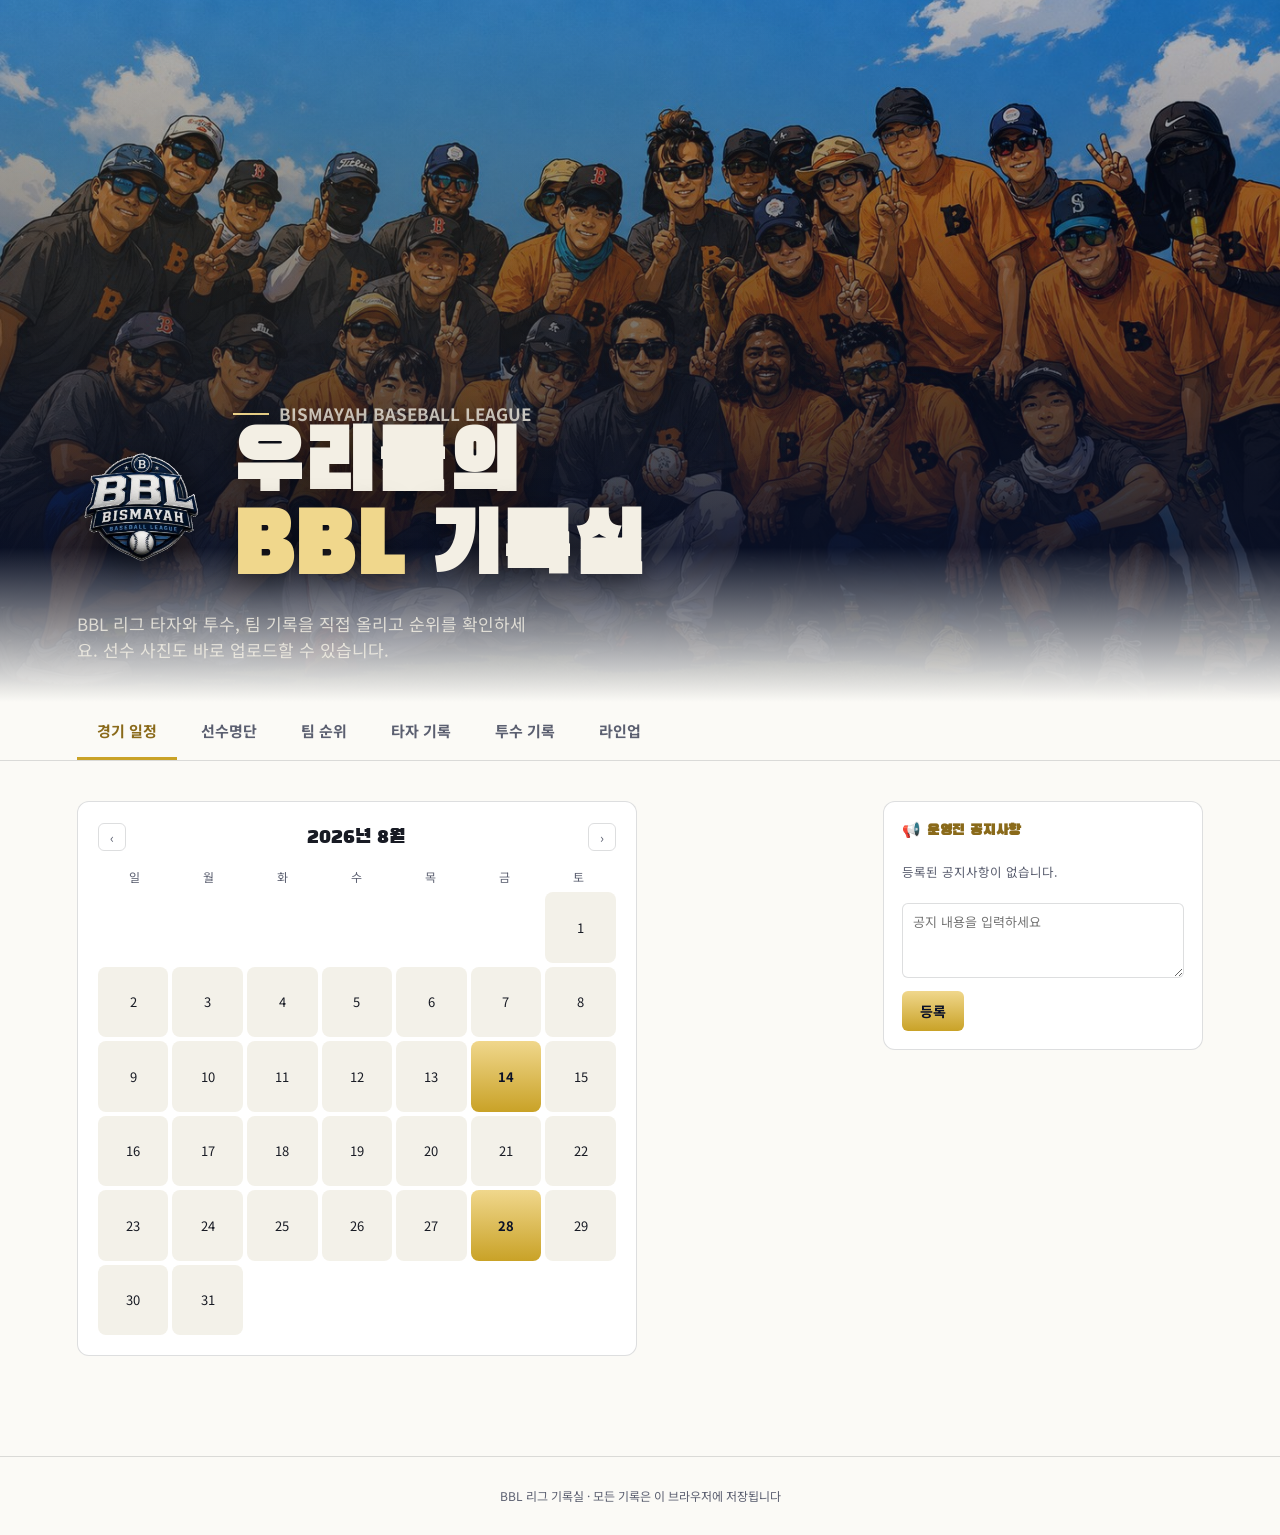
==== commit e01dd2ad: "Update index.html" ====
--- a/index.html
+++ b/index.html
@@ -49,7 +49,7 @@
     align-items:flex-end;
     background:
       linear-gradient(180deg, rgba(10,17,40,0.28) 0%, rgba(10,17,40,0.55) 45%, rgba(10,17,40,0.88) 78%, var(--bg-page) 100%),
-      url('[data-uri]') center 22%/cover no-repeat;
+      url('[data-uri]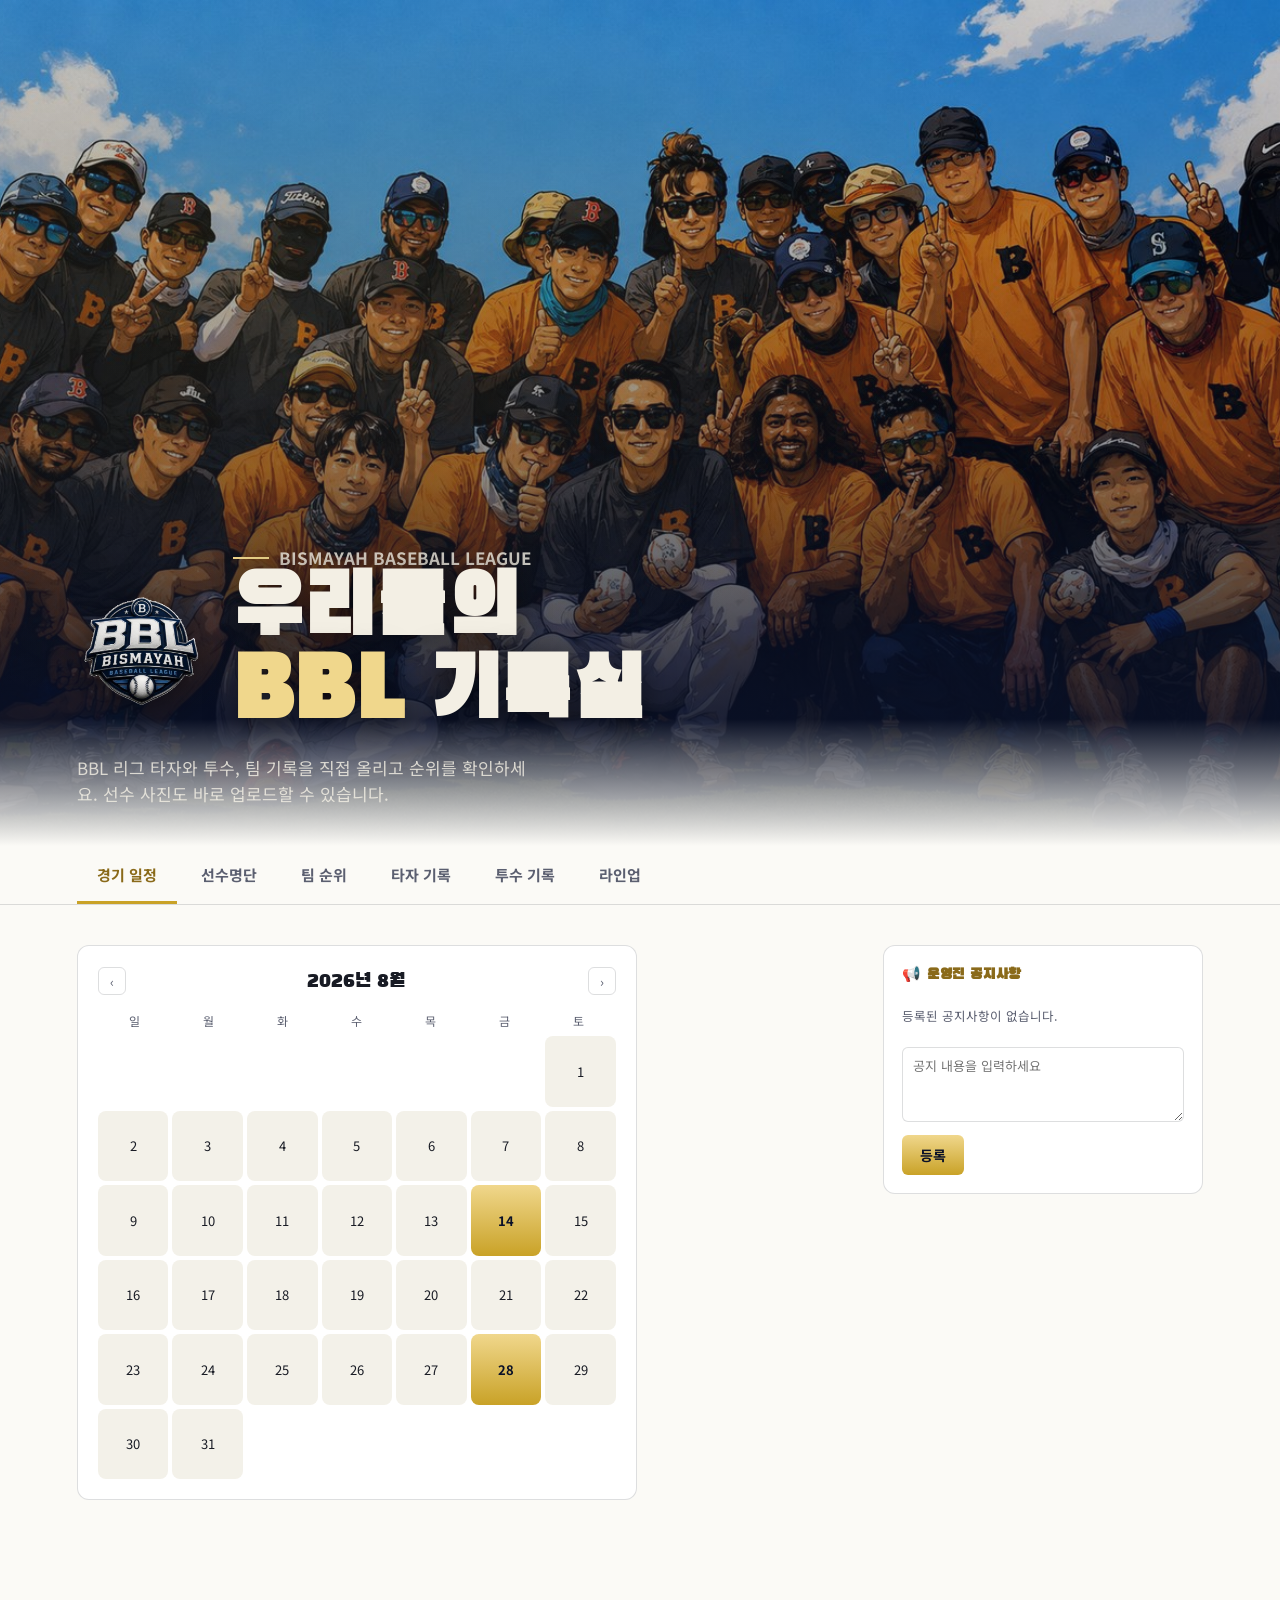
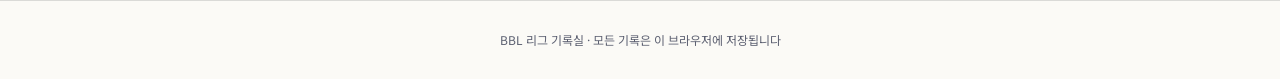
==== commit 5ad0102f: "Update index.html" ====
--- a/index.html
+++ b/index.html
@@ -44,12 +44,12 @@
   /* ---------- HERO ---------- */
   .hero{
     position:relative;
-    min-height:78vh;
+    min-height:94vh;
     display:flex;
     align-items:flex-end;
     background:
-      linear-gradient(180deg, rgba(10,17,40,0.28) 0%, rgba(10,17,40,0.55) 45%, rgba(10,17,40,0.88) 78%, var(--bg-page) 100%),
-      url('[data-uri]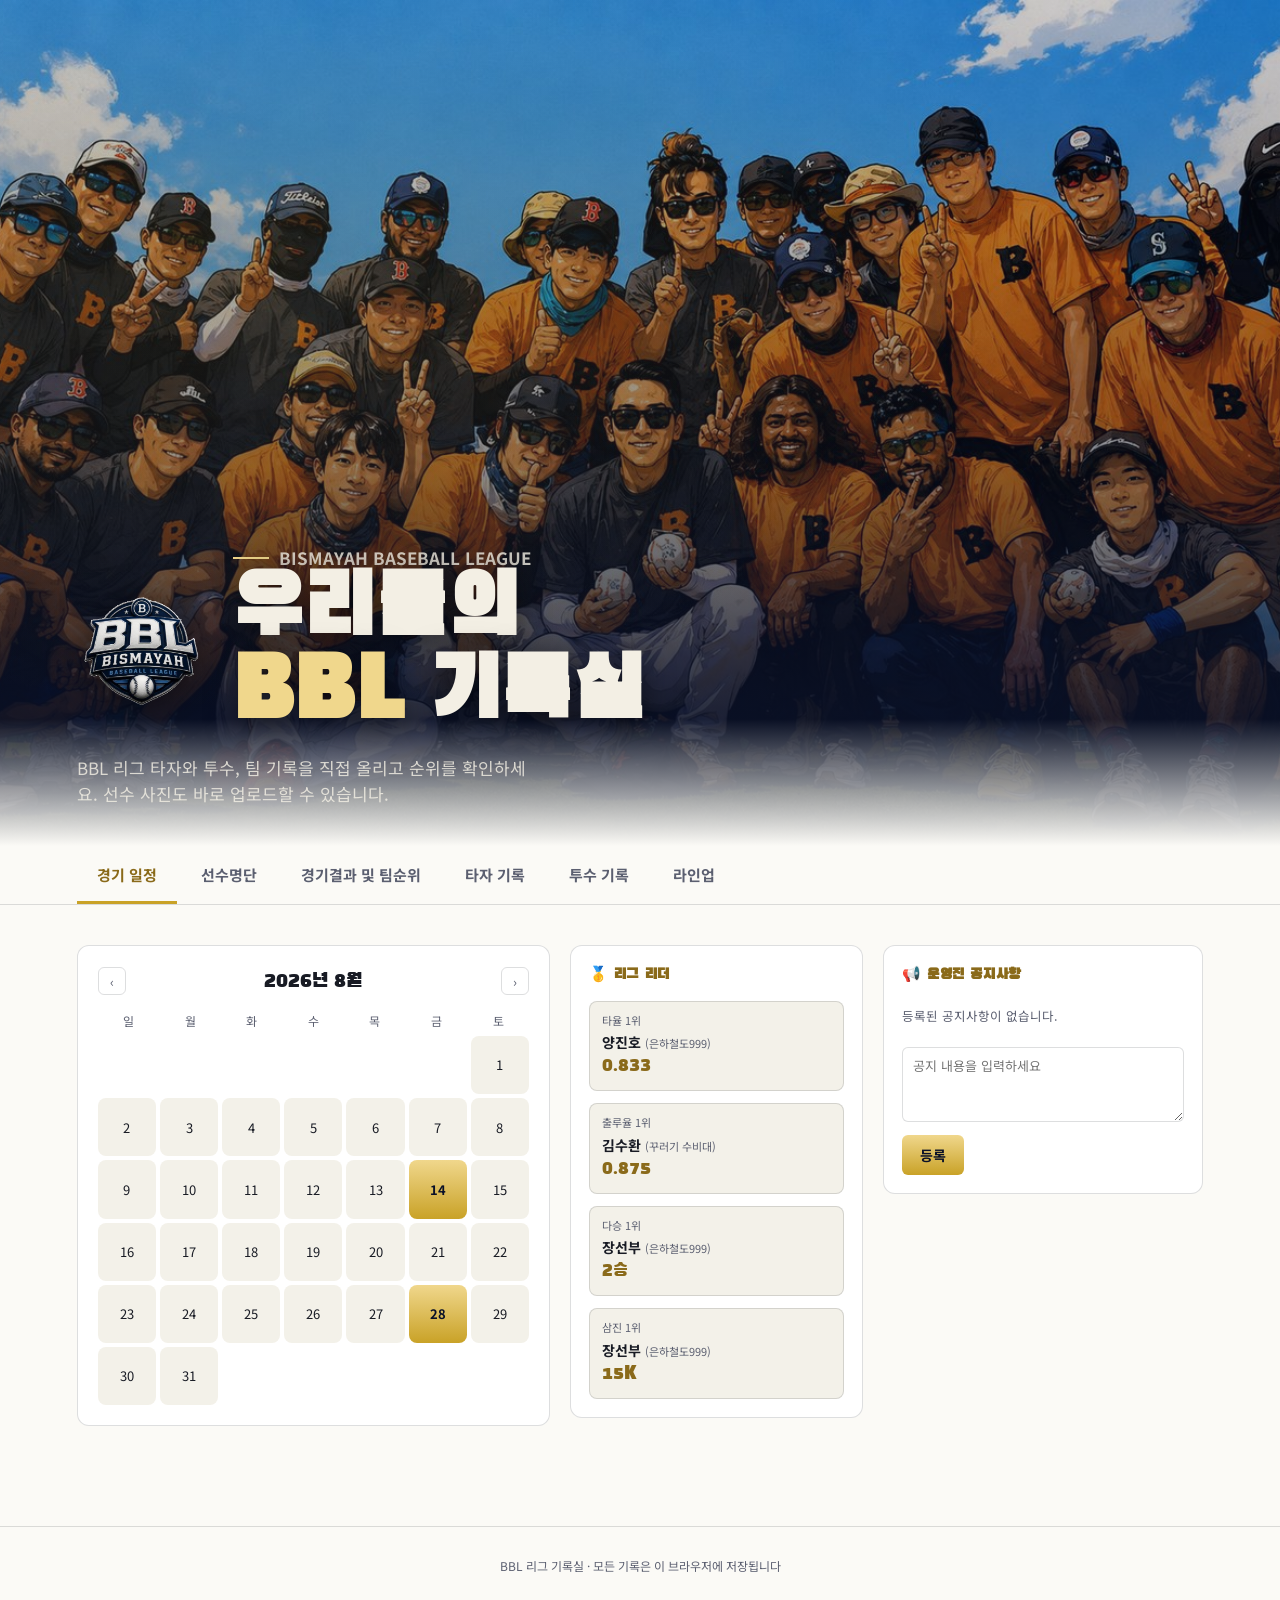
==== commit 56244009: "Update index.html" ====
--- a/index.html
+++ b/index.html
@@ -49,7 +49,7 @@
     align-items:flex-end;
     background:
       linear-gradient(180deg, rgba(10,17,40,0.20) 0%, rgba(10,17,40,0.45) 55%, rgba(10,17,40,0.88) 85%, var(--bg-page) 100%),
-      url('[data-uri]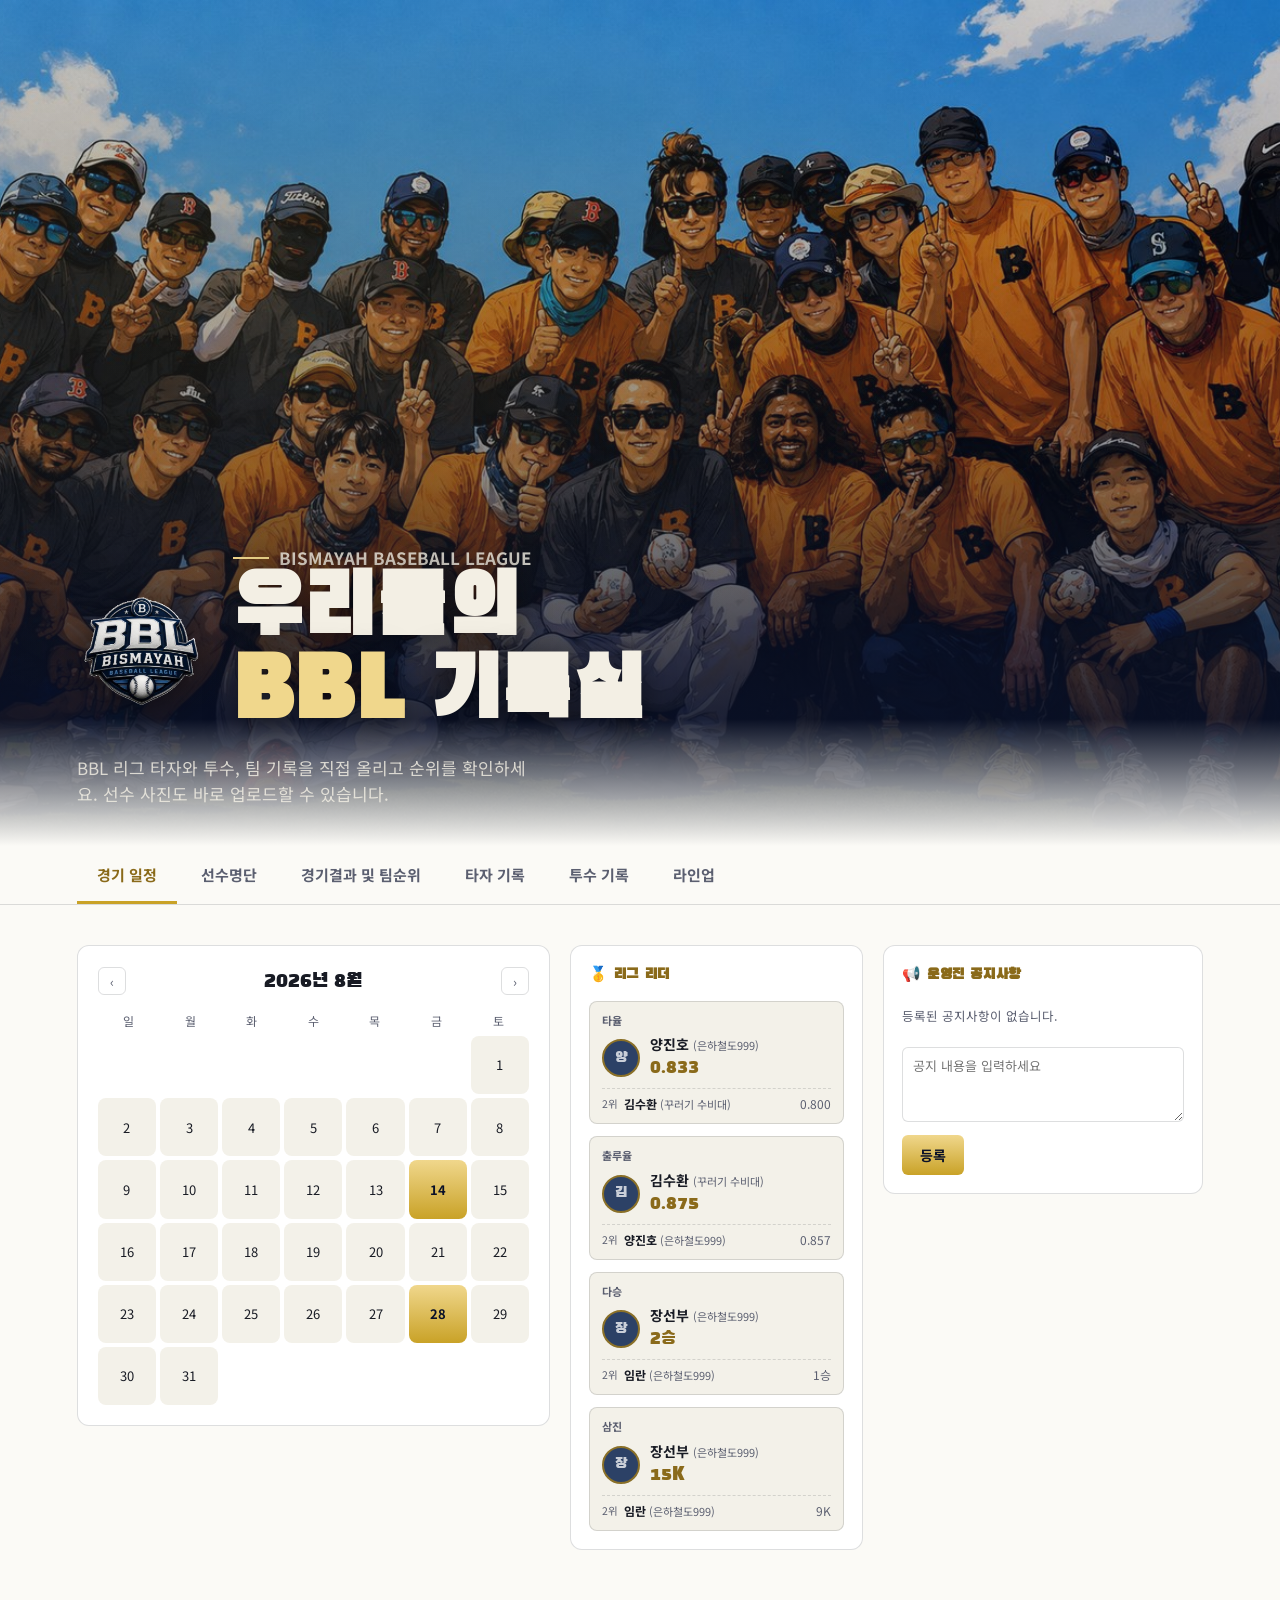
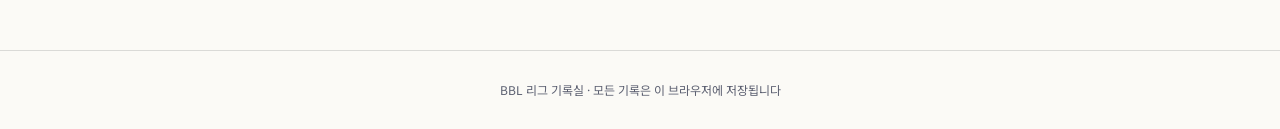
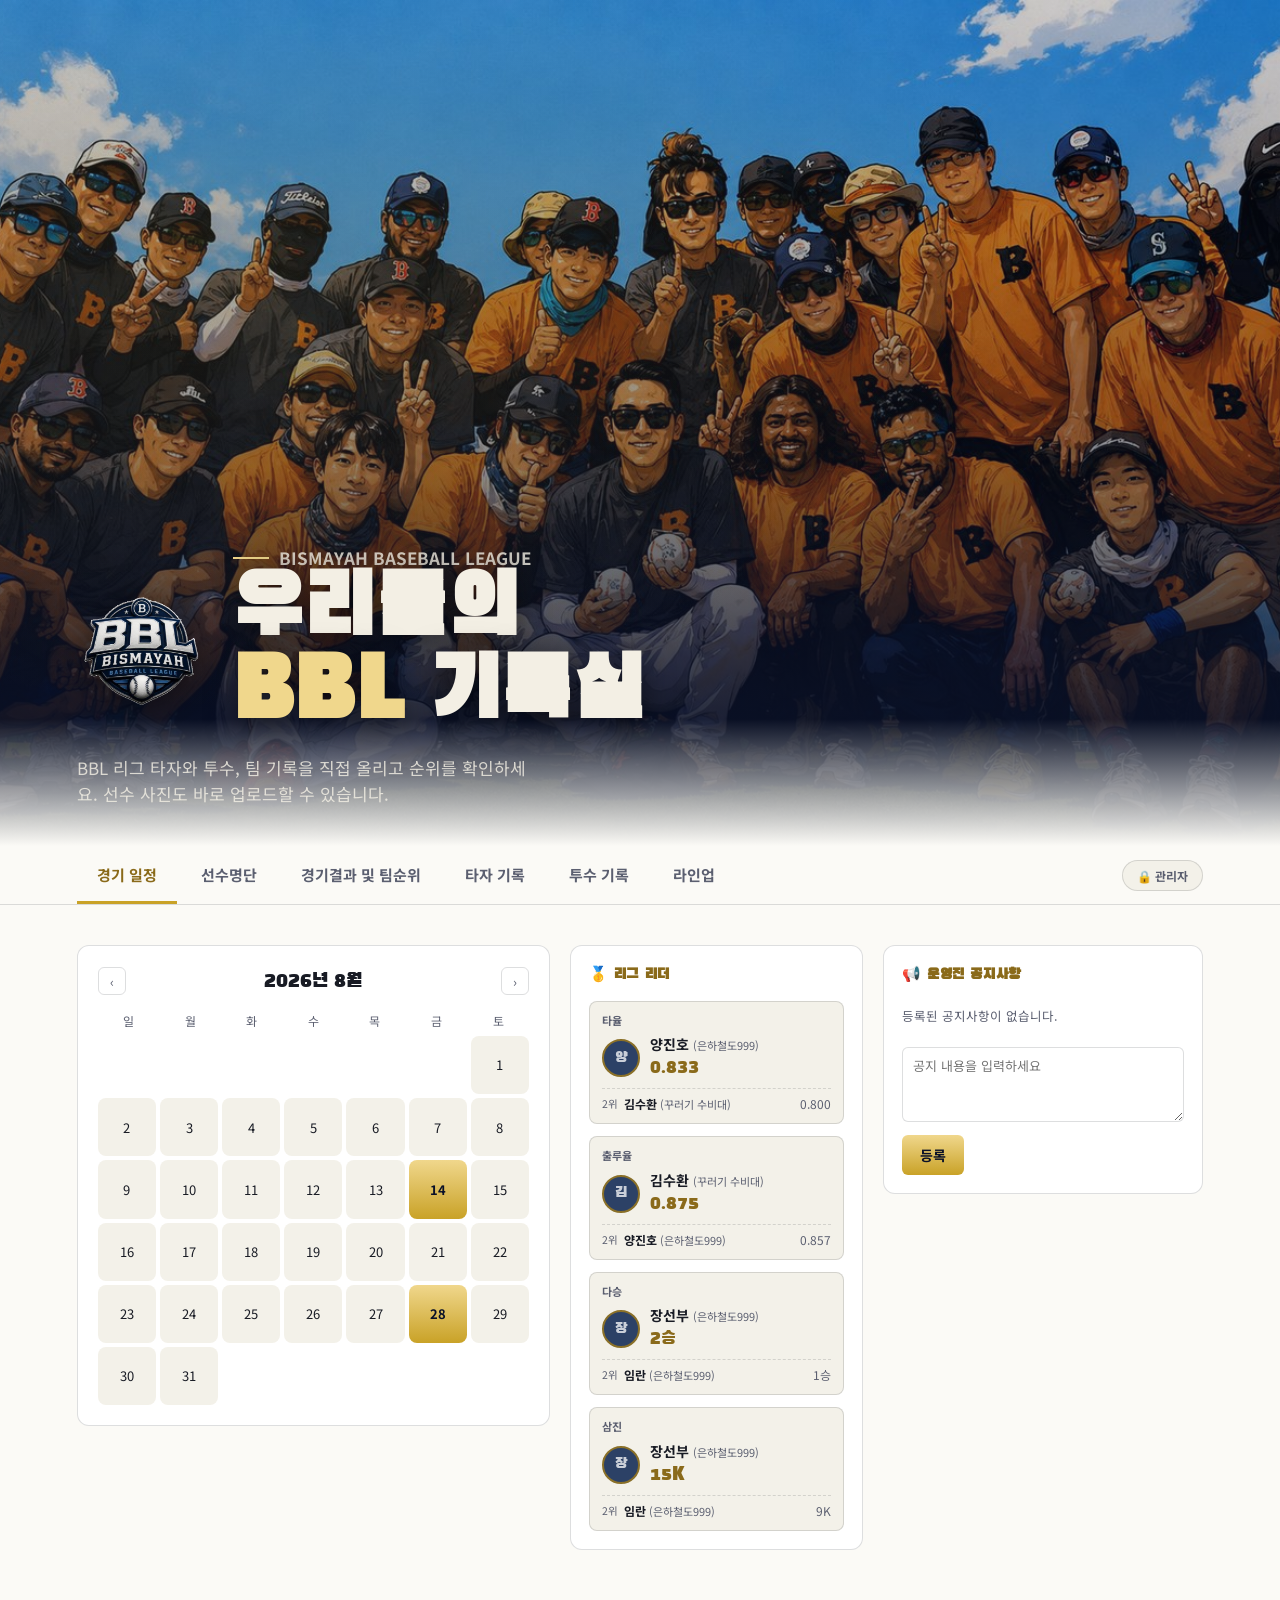
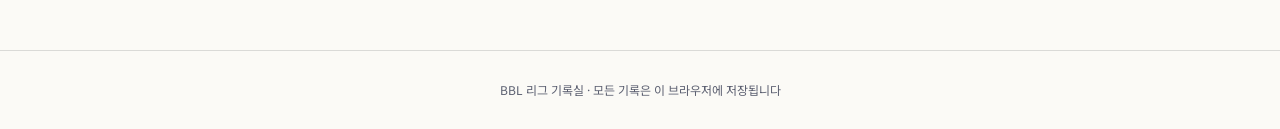
